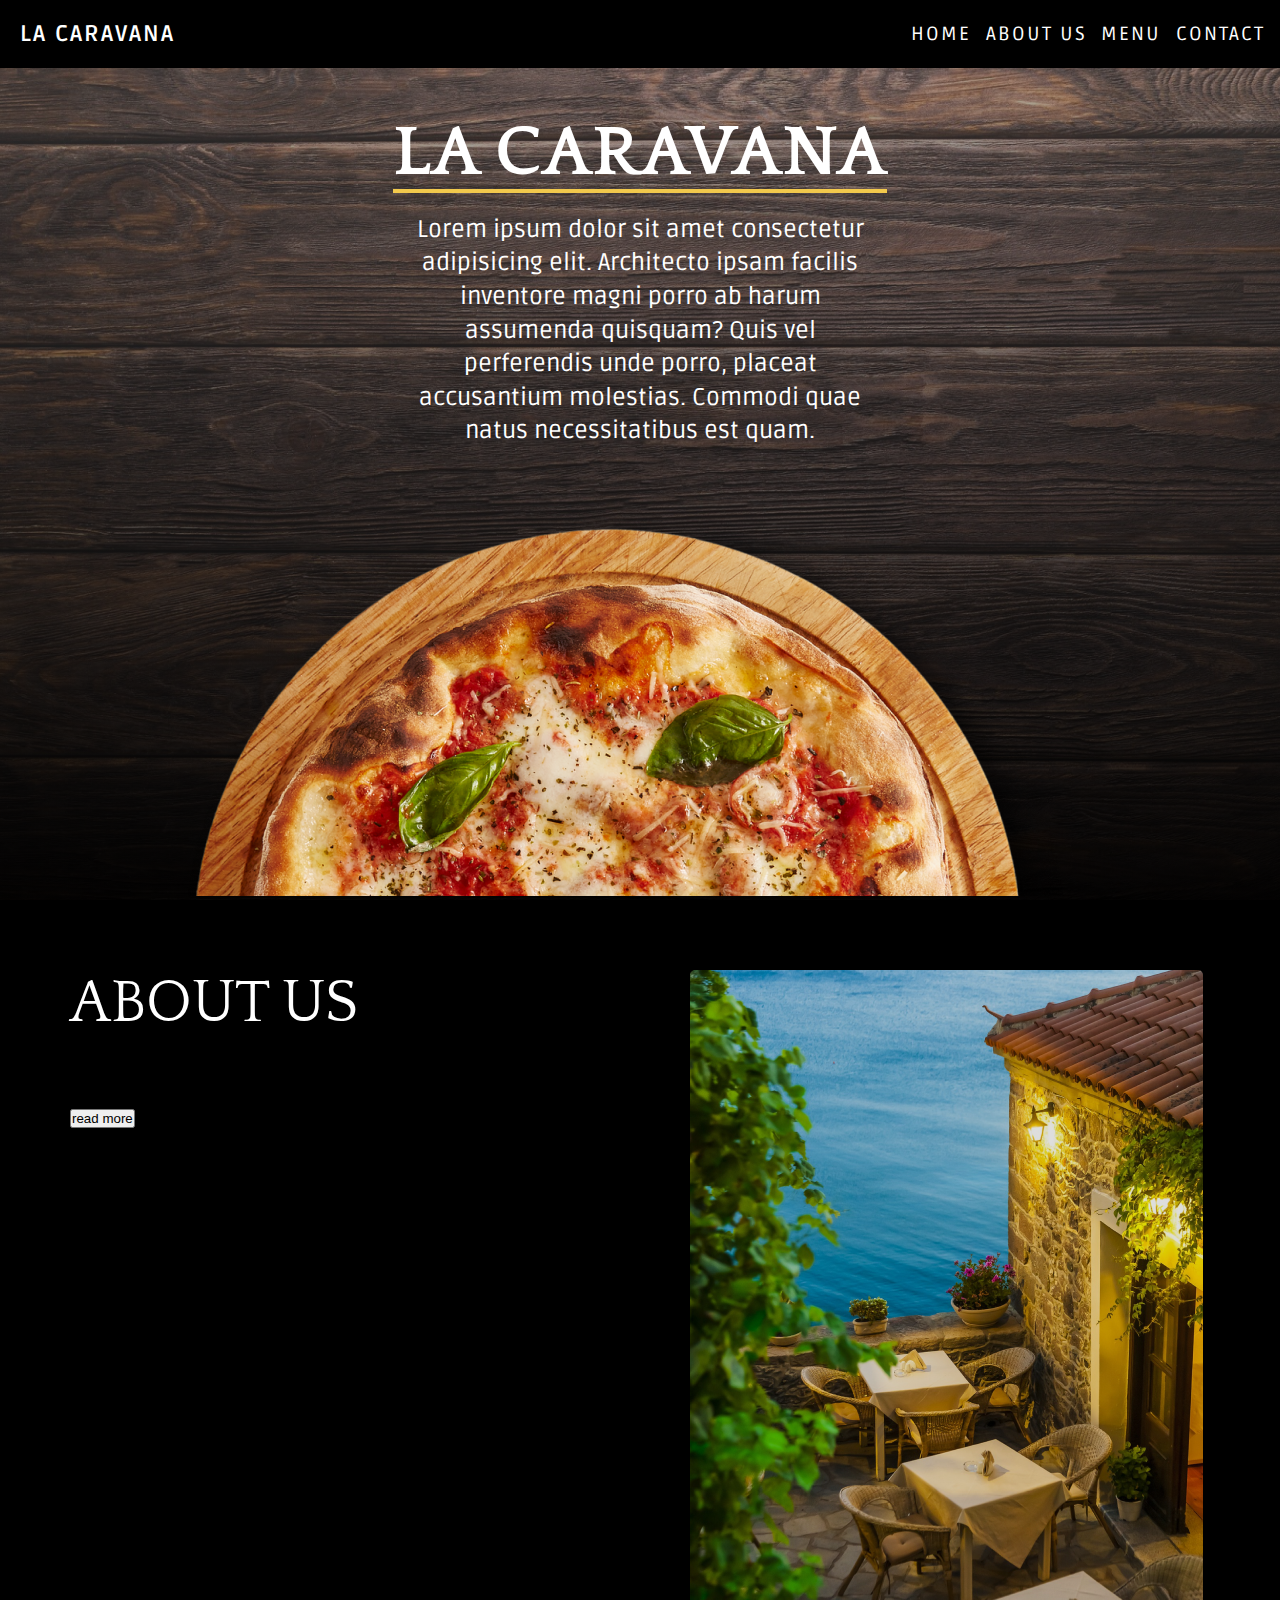
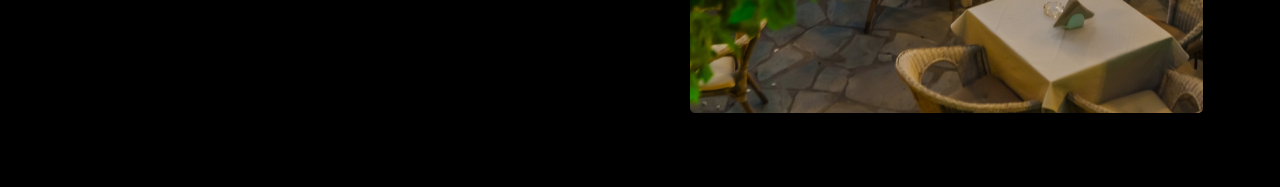
==== src/main/resources/templates/index.html @ e5a8f427 "style for index.html" ====
<!DOCTYPE html>
<html lang="en">
<head>
    <meta charset="UTF-8">
    <meta http-equiv="X-UA-Compatible" content="IE=edge">
    <meta name="viewport" content="width=device-width, initial-scale=1.0">
    <link rel="stylesheet" href="/src/main/resources/static/css/style.css">

    <link rel="apple-touch-icon" sizes="180x180" href="/src/main/resources/static/img/apple-touch-icon.png">
    <link rel="icon" type="image/png" sizes="32x32" href="/src/main/resources/static/img/favicon-32x32.png">
    <link rel="icon" type="image/png" sizes="16x16" href="/src/main/resources/static/img/favicon-16x16.png">
    <link rel="manifest" href="/src/main/resources/static/img/site.webmanifest">

    <link rel="preconnect" href="https://fonts.googleapis.com">
    <link rel="preconnect" href="https://fonts.gstatic.com" crossorigin>
    <link href="https://fonts.googleapis.com/css2?family=Quattrocento:wght@400;700&family=Ruda:wght@400;500;700;900&display=swap" rel="stylesheet">

    <title>Pizza Shop</title>
</head>
<body>
<header id="header">
    <h3>la caravana</h3>
    <nav id="nav">
        <ul>
            <li><a href="#">Home</a></li>
            <li><a href="#">About us</a></li>
            <li><a href="#">Menu</a></li>
            <li><a href="#">Contact</a></li>
        </ul>
    </nav>
</header>

<section class="main">
    <div class="title">
        <h1>la caravana</h1>
        <p>Lorem ipsum dolor sit amet consectetur adipisicing elit. Architecto ipsam facilis inventore magni porro ab harum assumenda quisquam?
            Quis vel perferendis unde porro, placeat accusantium molestias. Commodi quae natus necessitatibus est quam.</p>
    </div>
    <div class="pizza">
        <img src="/src/main/resources/static/img/pizza-3000285_1920 1.png" alt="">
    </div>
</section>

<section class="aboutUs">
    <div class="aboutUsText">
        <h4>about us</h4>
        <p>Lorem ipsum dolor sit amet consectetur adipisicing elit. Aliquam nemo repudiandae voluptates debitis eos deserunt,
            aspernatur excepturi quos unde repellendus laboriosam, recusandae suscipit illum non enim quaerat libero adipisci! Vel!</p>
        <input type="button" value="read more">
    </div>
    <div class="aboutUsImg">
        <img src="/src/main/resources/static/img/restaurant-5521372_1920 1.png" alt="">
    </div>
</section>
</body>
</html>
---- src/main/resources/static/css/style.css ----
/* font-family: 'Quattrocento', serif;
font-family: 'Ruda', sans-serif; */
:root{
    --bg-color:#000000;
    --white-txt:#FFFFFF;
    --yelow-txt:#F2C94C;
}

*{
    box-sizing: border-box;
    padding: 0;
    margin: 0;
}

#header{
    font-family: 'Ruda', sans-serif;
    display: flex;
    justify-content: space-between;
    align-items: center;
    font-size: 1.2em;
    position: fixed;
    top: 0;
    text-transform:uppercase;
    letter-spacing: 2px;
    width: 100%;
    background-color: var(--bg-color);
    padding: 20px 0;
}

#header h3{
    color: var(--white-txt);
    margin-left: 20px;
}

#nav{
    width: 30%;
}

#header #nav ul{
    width: 100%;
    display: flex;
    justify-content: space-evenly;
    align-items: center;
    list-style: none;
}

#header #nav ul a{
    color: var(--white-txt);
    text-decoration: none;
    transition: 0.03s;
}

#header #nav ul a:hover{
    color: #F2C94C;
}

.main{
    width: 100%;
    background-position: center;
    background-size: cover;
    background-repeat: no-repeat;
    background-image: linear-gradient(0deg, rgba(0,0,0,0.9037815809917717) 0%, rgba(101,101,101,0.43879558659401263) 100%), url(/src/main/resources/static/img/wood-2045380_1920\ 1.png);
    height: 100vh;
    display: flex;
    flex-direction: column;
    justify-content: flex-end;
    align-items: center;
    text-align: center;
}

.main .title{
    color: var(--white-txt);
    display: flex;
    flex-direction: column;
    align-items: center;
    justify-content: space-around;
}

.main .title h1{
    font-family: 'Quattrocento', serif;
    text-transform: uppercase;
    font-size: 4.5em;
    margin-bottom: 20px;
    position: relative;
}

.main .title h1::after{
    content: "";
    position: absolute;
    bottom: 0;
    left: 0;
    width: 100%;
    height: 4px;
    background-color: var(--yelow-txt);
}

.main .title p{
    font-family: 'Ruda', sans-serif;
    font-size: 1.5em;
    width: 35%;
    line-height: 1.4;
    color: var(--white-txt);
}

.aboutUs{
	display: grid;
	grid-template-columns: 1fr 1fr;
	grid-gap: 100px;
	padding: 70px;
	background-color: var(--bg-color);
}

.aboutUsText h4{
    font-family: 'Quattrocento', sans-serif;
    color: var(--white-txt);
    font-size: 3.75em;
    text-transform: uppercase;
    font-weight: 400;
}
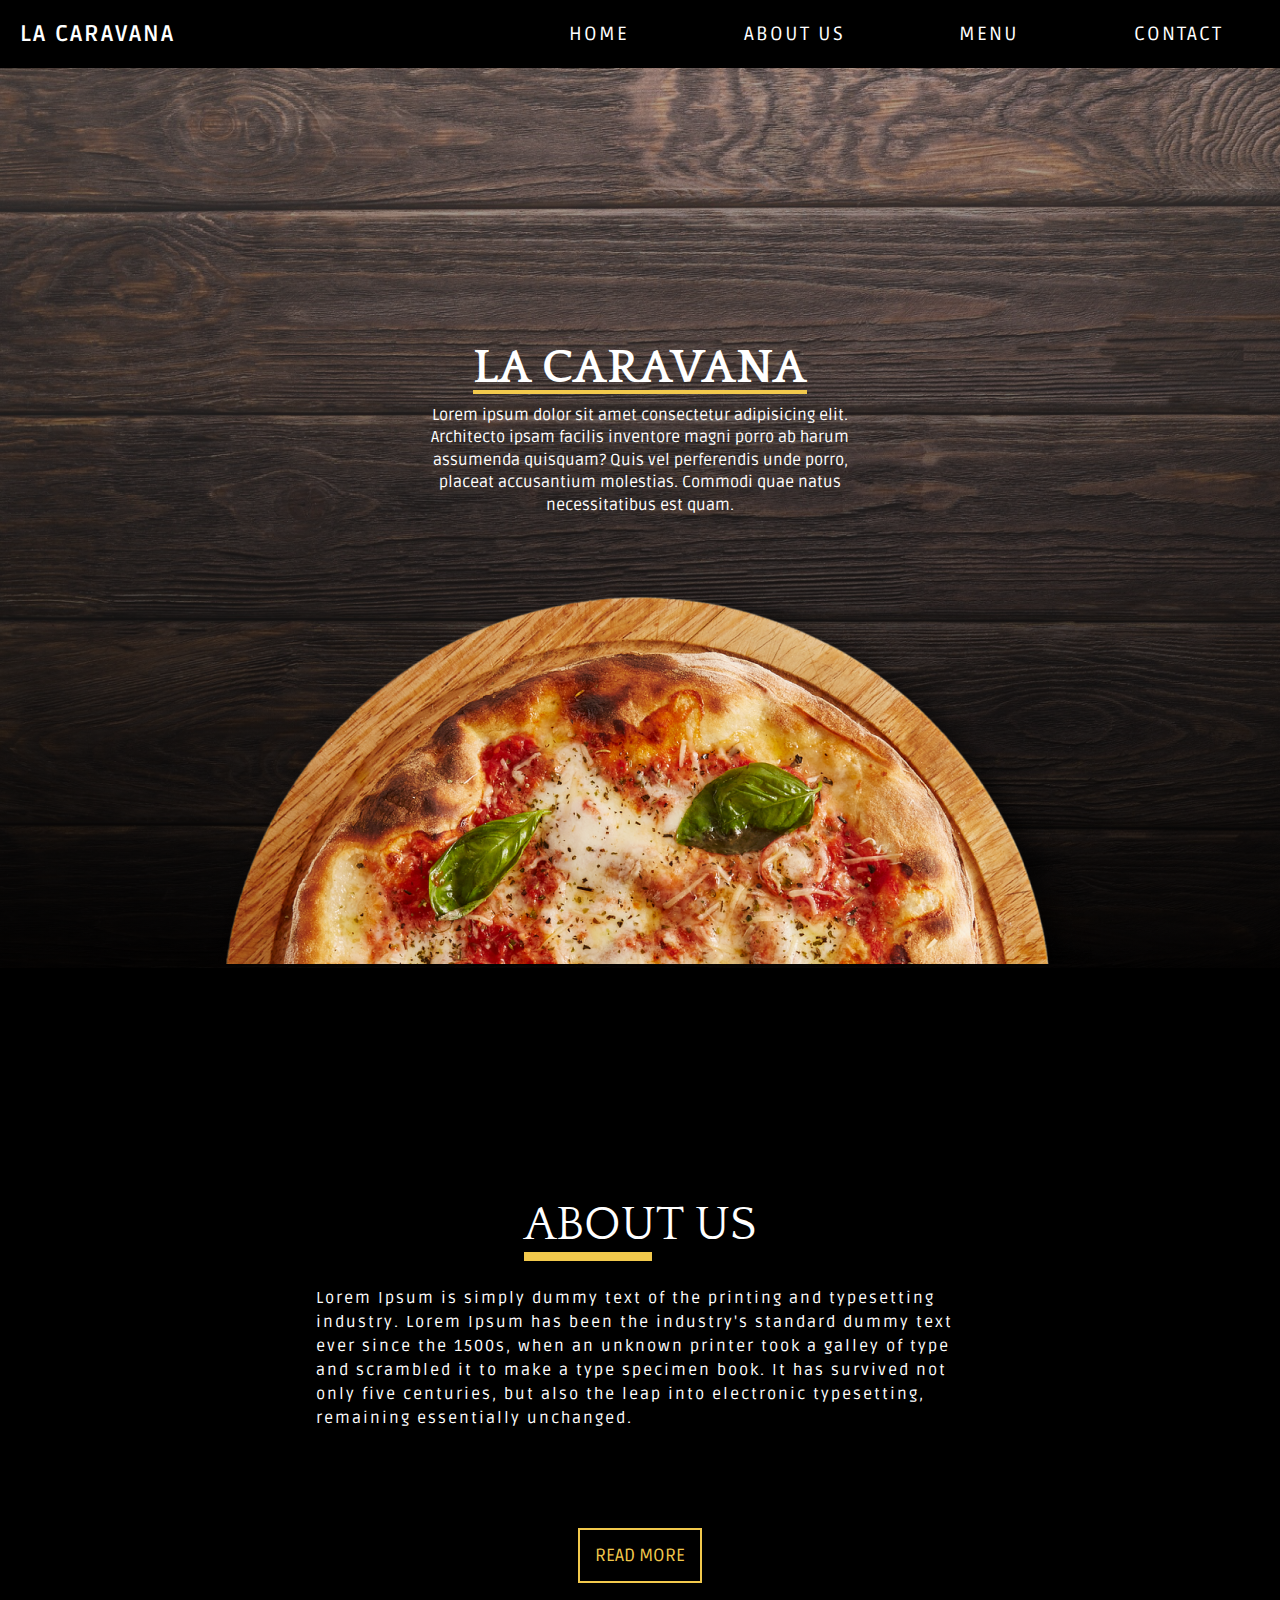
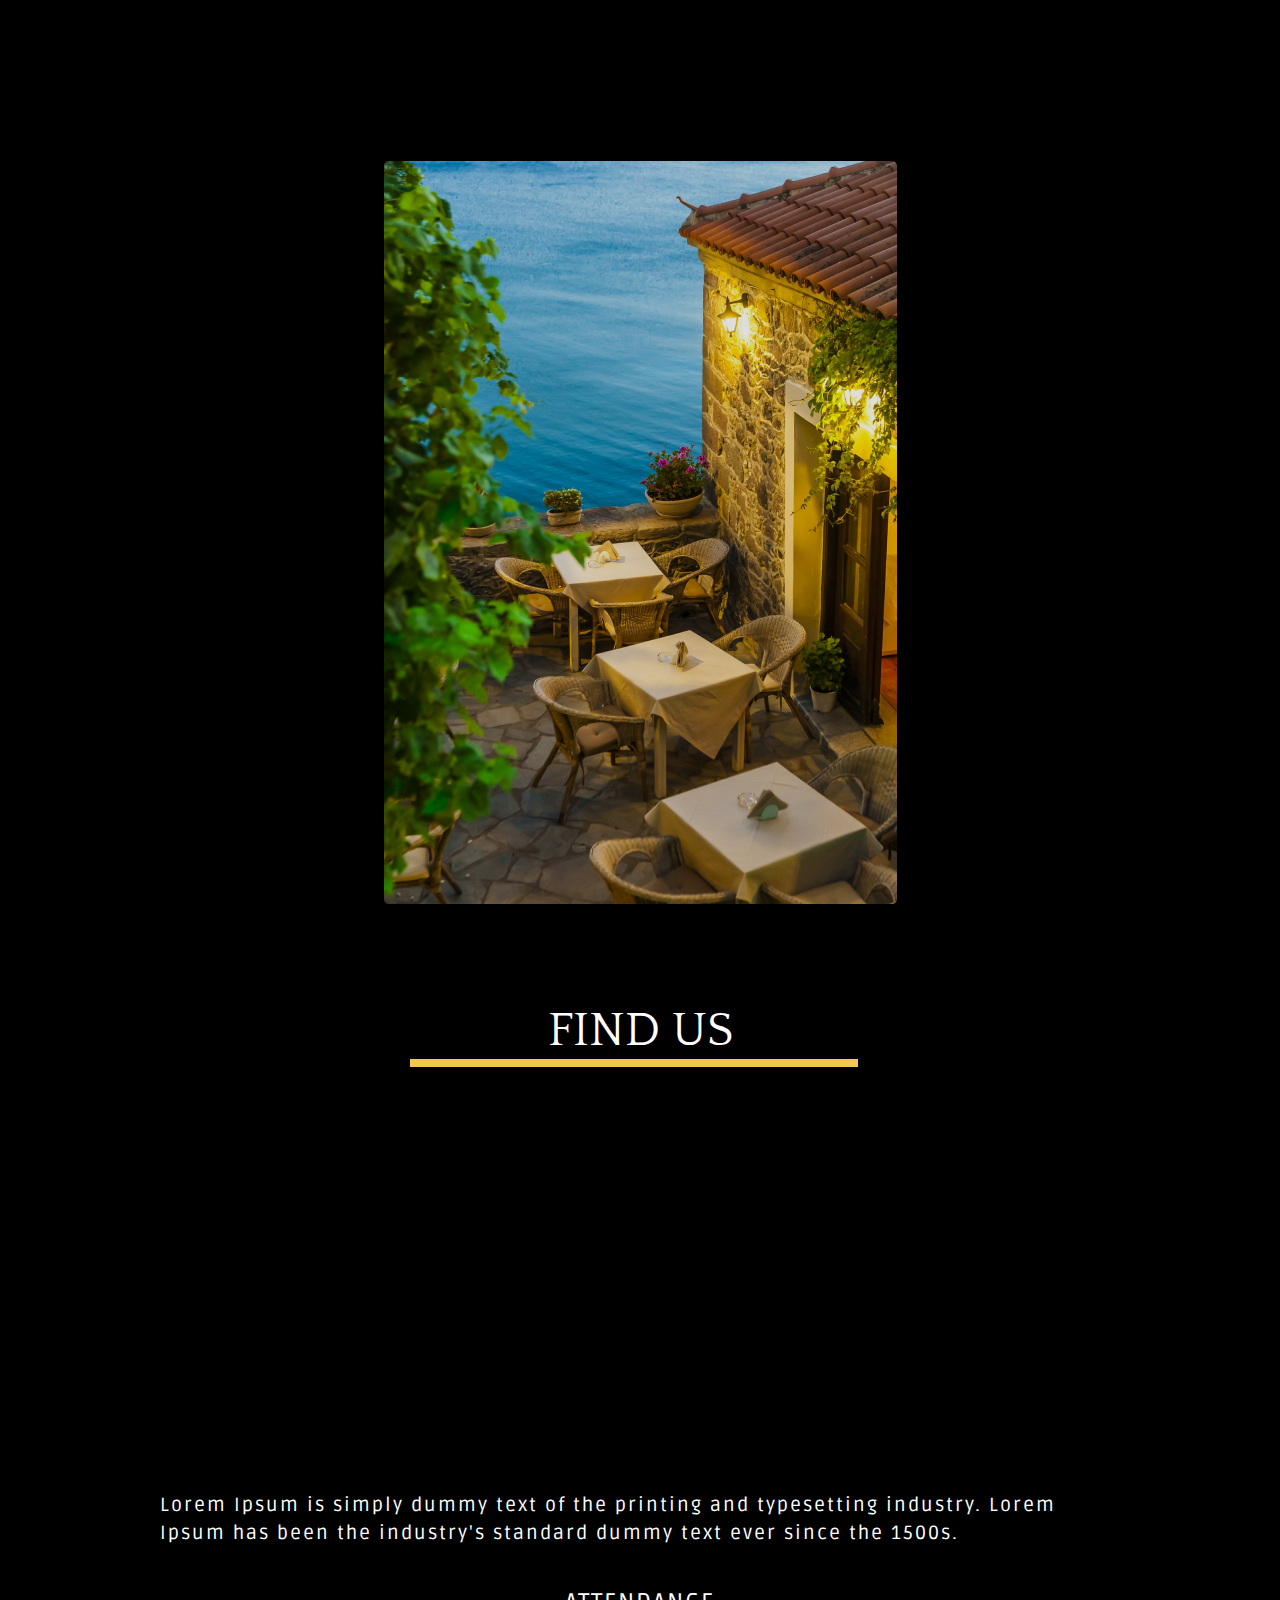
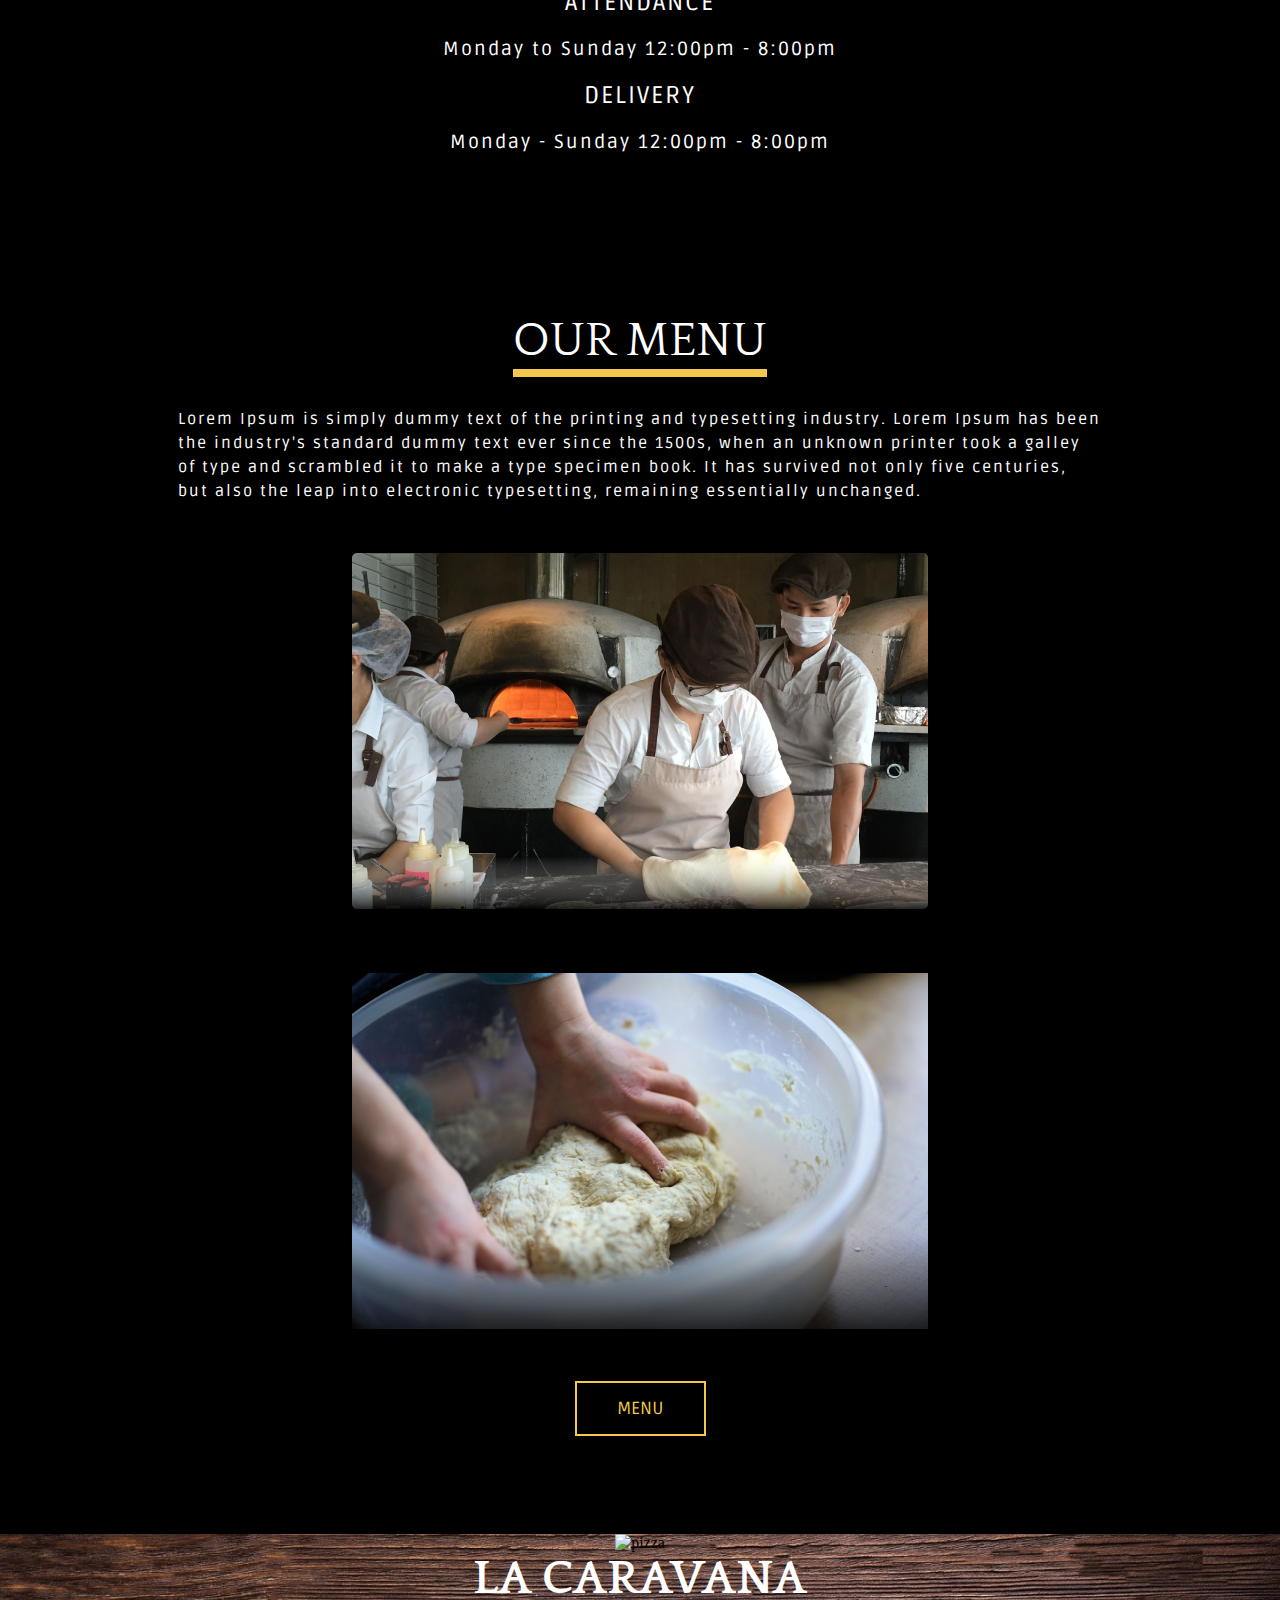
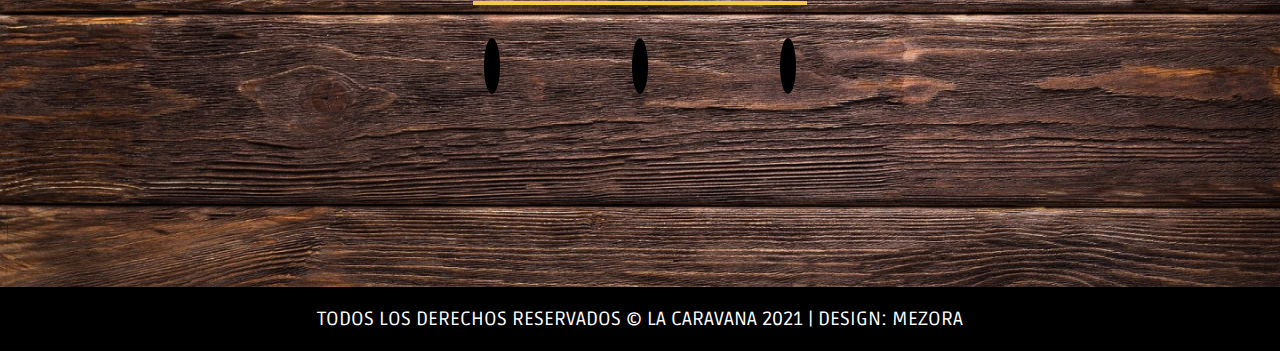
==== commit 67f6bca3: "responsive navbar mobile" ====
--- a/src/main/resources/templates/index.html
+++ b/src/main/resources/templates/index.html
@@ -4,6 +4,7 @@
     <meta charset="UTF-8">
     <meta http-equiv="X-UA-Compatible" content="IE=edge">
     <meta name="viewport" content="width=device-width, initial-scale=1.0">
+    <link rel="stylesheet" href="/src/main/resources/static/css/normalize.css">
     <link rel="stylesheet" href="/src/main/resources/static/css/style.css">
 
     <link rel="apple-touch-icon" sizes="180x180" href="/src/main/resources/static/img/apple-touch-icon.png">
@@ -20,14 +21,18 @@
 <body>
 <header id="header">
     <h3>la caravana</h3>
-    <nav id="nav">
-        <ul>
+    <nav class="nav">
+        <ul id="navbar" >
             <li><a href="#">Home</a></li>
             <li><a href="#">About us</a></li>
             <li><a href="#">Menu</a></li>
             <li><a href="#">Contact</a></li>
+            <a id="close"><ion-icon class="iconNav" name="close-outline"></ion-icon></a></li>
         </ul>
     </nav>
+    <div class="navbarMobile" >
+        <ion-icon id="bar" class="iconNav" name="menu-outline"></ion-icon>
+    </div>
 </header>
 
 <section class="main">
@@ -37,20 +42,81 @@
             Quis vel perferendis unde porro, placeat accusantium molestias. Commodi quae natus necessitatibus est quam.</p>
     </div>
     <div class="pizza">
-        <img src="/src/main/resources/static/img/pizza-3000285_1920 1.png" alt="">
+        <img class="pizzaMain" src="/src/main/resources/static/img/pizza-3000285_1920 1.png" alt="">
     </div>
 </section>
 
 <section class="aboutUs">
+    <div class="aboutBox">
     <div class="aboutUsText">
         <h4>about us</h4>
-        <p>Lorem ipsum dolor sit amet consectetur adipisicing elit. Aliquam nemo repudiandae voluptates debitis eos deserunt,
-            aspernatur excepturi quos unde repellendus laboriosam, recusandae suscipit illum non enim quaerat libero adipisci! Vel!</p>
+        <p>Lorem Ipsum is simply dummy text of the printing and typesetting industry. Lorem Ipsum has been the industry's standard dummy text ever since the 1500s, when an unknown printer took a galley of type and scrambled it to make a type specimen book. 
+            It has survived not only five centuries, but also the leap into electronic typesetting, remaining essentially unchanged.</p>
         <input type="button" value="read more">
     </div>
     <div class="aboutUsImg">
         <img src="/src/main/resources/static/img/restaurant-5521372_1920 1.png" alt="">
     </div>
+    </div>
 </section>
+
+<section class="findUs">
+    <div class="findBox">
+    <h4>find us</h4>
+    <div class="boxContainer">
+        <div class="box boxMap">
+            <iframe src="https://www.google.com/maps/embed?pb=!1m18!1m12!1m3!1d6290.230304341636!2d-57.580739530224605!3d-37.974441899999995!2m3!1f0!2f0!3f0!3m2!1i1024!2i768!4f13.1!3m3!1m2!1s0x9584d96b89637c0b%3A0xfc60563c48509113!2sPizzer%C3%ADa%20Eden!5e0!3m2!1ses!2sar!4v1658442683839!5m2!1ses!2sar" style="border:0;" allowfullscreen="" loading="lazy" referrerpolicy="no-referrer-when-downgrade"></iframe>
+        </div>
+        <div class="box boxTxt">
+            <p>Lorem Ipsum is simply dummy text of the printing and typesetting industry. Lorem Ipsum has been the industry's standard dummy text ever since the 1500s.</p>
+            <h4>attendance</h4>
+            <h5>Monday to Sunday  12:00pm - 8:00pm</h5>
+            <h4>delivery</h4>
+            <h5>Monday - Sunday  12:00pm - 8:00pm</>
+        </div>
+    </div>
+</div>
+</section>
+
+<section class="ourMenu">
+    <div class="menuBox">
+        <h4>our menu</h4>
+        <p>Lorem Ipsum is simply dummy text of the printing and typesetting industry. Lorem Ipsum has been the industry's standard dummy text ever since the 1500s, when an unknown printer took a galley of type and scrambled it to make a type specimen book. 
+            It has survived not only five centuries, but also the leap into electronic typesetting, remaining essentially unchanged.</p>
+        <div class="containerImgMenu">
+            <div class="boxMenu">
+                <img src="/src/main/resources/static/img/pizza-4687558_1920 1.png" alt="pizza">
+            </div>
+            <div class="boxMenu">
+                <img src="/src/main/resources/static/img/dough-3082589_1920 1.png" alt="massa">
+            </div>
+        </div>
+        <div class="menuButton">
+            <input type="button" value="menu">
+        </div>
+    </div>
+</section>
+
+<section class="footer">
+    <div class="pizzaFooter">
+        <img src="/src/main/resources/static/img/pizza-3000285_1920 2.png" alt="pizza">
+    </div>
+    <h2>la caravana</h2>
+    <div class="socialMedia">
+        <ul>
+            <li><a href="#"><ion-icon class="icon" name="logo-instagram"></ion-icon></a></li>
+            <li><a href="#"><ion-icon class="icon" name="logo-facebook"></ion-icon></a></li>
+            <li><a href="#"><ion-icon class="icon" name="logo-whatsapp"></ion-icon></a></li>
+        </ul>
+    </div>
+</section>
+
+<section class="copyright">
+    <p>TODOS LOS DERECHOS RESERVADOS © LA CARAVANA 2021 | DESIGN: MEZORA</p>
+</section>
+
+<script type="module" src="https://unpkg.com/ionicons@5.5.2/dist/ionicons/ionicons.esm.js"></script>
+<script nomodule src="https://unpkg.com/ionicons@5.5.2/dist/ionicons/ionicons.js"></script>
+<script src="/src/main/resources/static/js/bar.js"></script>
 </body>
 </html>--- a/src/main/resources/static/css/style.css
+++ b/src/main/resources/static/css/style.css
@@ -12,6 +12,10 @@
     margin: 0;
 }
 
+body {
+    overflow-x: hidden;
+}
+
 #header{
     font-family: 'Ruda', sans-serif;
     display: flex;
@@ -25,6 +29,7 @@
     width: 100%;
     background-color: var(--bg-color);
     padding: 20px 0;
+    z-index: 5;
 }
 
 #header h3{
@@ -32,11 +37,19 @@
     margin-left: 20px;
 }
 
-#nav{
+.nav{
     width: 30%;
 }
 
-#header #nav ul{
+#close{
+    display: none;
+}
+
+.navbarMobile{
+    display: none;
+}
+
+#header .nav ul{
     width: 100%;
     display: flex;
     justify-content: space-evenly;
@@ -44,13 +57,13 @@
     list-style: none;
 }
 
-#header #nav ul a{
+#header .nav ul a{
     color: var(--white-txt);
     text-decoration: none;
     transition: 0.03s;
 }
 
-#header #nav ul a:hover{
+#header .nav ul a:hover{
     color: #F2C94C;
 }
 
@@ -103,11 +116,16 @@
 }
 
 .aboutUs{
-	display: grid;
+	padding: 150px;
+	background-color: var(--bg-color);
+    display: flex;
+    justify-content: center;
+}
+
+.aboutBox{
+    width: 85%;
+    display: grid;
 	grid-template-columns: 1fr 1fr;
-	grid-gap: 100px;
-	padding: 70px;
-	background-color: var(--bg-color);
 }
 
 .aboutUsText h4{
@@ -116,4 +134,471 @@
     font-size: 3.75em;
     text-transform: uppercase;
     font-weight: 400;
-}
+    position: relative;
+    margin-bottom: 35px;
+}
+
+.aboutUsText h4::after{
+    content: "";
+    width: 55%;
+    height: 9px;
+    background-color: var(--yelow-txt);
+    position: absolute;
+    bottom: -10px;
+    left: 0;
+}
+
+.aboutUsText p{
+    font-size: 1.5em;
+    font-family: 'Ruda',sans-serif;
+    color: var(--white-txt);
+    line-height: 1.5;
+    letter-spacing: 2px;
+    width: 55%;
+}
+
+.aboutUsText input[type="button"]{
+    padding: 15px;
+    margin-top: 100px;
+    font-family: 'Ruda',sans-serif;
+    font-size: 1.1em;
+    text-transform: uppercase;
+    color: var(--yelow-txt);
+    background-color: transparent;
+    outline: 2px solid var(--yelow-txt);
+    border: none;
+    cursor: pointer;
+    transition: 0.3s;
+}
+
+.aboutUsText input[type="button"]:hover{
+    background-color: var(--yelow-txt);
+    color: var(--bg-color);
+}
+
+.aboutUsImg{
+    display: flex;
+    justify-content: center;
+    align-items: center;
+    width: 100%;
+}
+
+.findUs{
+    width: 100%;
+    background-color: var(--bg-color);
+    display: flex;
+    justify-content: center;
+    align-items: center;
+}
+
+.findBox{
+    width: 85%;
+}
+
+.findBox > h4{
+    font-family: 'Quattrocento', sans-serif;
+    font-size: 3.75em;
+    text-transform: uppercase;
+    text-align: center;
+    color: var(--white-txt);
+    font-weight: 400;
+    position: relative;
+}
+
+.findBox > h4::after{
+    content: "";
+    position: absolute;
+    bottom: -10px;
+    left: 32%;
+    width: 35%;
+    height: 8px;
+    background-color: var(--yelow-txt);
+}
+
+.boxContainer{
+    display: grid;
+    grid-template-columns: 1fr 1fr;
+    grid-gap: 10px;
+    margin-top: 20px;
+}
+
+.box{
+    padding: 40px;
+    color: var(--white-txt);
+    font-family: 'Ruda',sans-serif;
+    font-size: 1.5em;
+}
+
+.box > p {
+    line-height: 1.5;
+    width: 80%;
+    letter-spacing: 2px;
+    margin-bottom: 40px;
+}
+
+.box > h4{
+    text-transform: uppercase;
+    margin-bottom: 20px;
+    letter-spacing: 2px;
+    font-weight: 400;
+}
+
+.box > h5{
+    margin-bottom: 40px;
+    font-weight: 400;
+    letter-spacing: 2px;
+}
+
+.box iframe{
+    width: 100%;
+    height: 100%;
+}
+
+.boxMap{
+    padding: 60px;
+}
+
+.boxTxt{
+    margin: 100px 0;
+}
+
+.ourMenu{
+    width: 100%;
+    background-color: var(--bg-color);
+    display: flex;
+    justify-content: center;
+    align-items: center;
+}
+
+.menuBox{
+    padding: 100px 0;
+    width: 85%;
+    display: flex;
+    flex-direction: column;
+    justify-content: center;
+    align-items: center;
+}
+
+.menuBox > h4{
+    font-family: 'Quattrocento', sans-serif;
+    font-size: 3.75em;
+    text-transform: uppercase;
+    text-align: center;
+    color: var(--white-txt);
+    font-weight: 400;
+    position: relative;
+    margin-bottom: 40px;
+}
+
+.menuBox > h4::after {
+	content: "";
+	position: absolute;
+	bottom: -10px;
+	left: 32%;
+	width: 35%;
+	height: 8px;
+	background-color: var(--yelow-txt);
+}
+
+.menuBox > p{
+    font-family: 'Ruda', sans-serif;
+    font-size: 1.5em;
+    color: var(--white-txt);
+    width: 85%;
+}
+
+.menuButton{
+    display: flex;
+    justify-content: center;
+    align-items: center;
+}
+
+.menuButton > input[type="button"] {
+	padding: 15px 40px;
+	margin-top: 50px;
+	font-family: 'Ruda',sans-serif;
+	font-size: 1.1em;
+	text-transform: uppercase;
+	color: var(--yelow-txt);
+	background-color: transparent;
+	outline: 2px solid var(--yelow-txt);
+	border: none;
+	cursor: pointer;
+	transition: 0.3s;
+}
+
+.menuButton > input[type="button"]:hover{
+        background-color: var(--yelow-txt);
+        color: var(--bg-color);
+}
+
+.containerImgMenu{
+    display: flex;
+    justify-content: center;
+    align-items: center;
+    gap: 40px;
+    margin-top: 50px;
+}
+
+.footer{
+    width: 100%;
+    background-image: url(/src/main/resources/static/img/wood-2045380_1920\ 1.png);
+    background-position: center;
+    background-size: cover;
+    background-repeat: no-repeat;
+    display: flex;
+    justify-content: center;
+    align-items: center;
+    text-align: center;
+    flex-direction: column;
+}
+
+.pizzaFooter{
+    display: flex;
+    justify-content: center;
+    align-items: center;
+}
+
+.footer > h2{
+        font-family: 'Quattrocento', serif;
+        text-transform: uppercase;
+        font-size: 4.5em;
+        margin-bottom: 40px;
+        position: relative;
+        color: var(--white-txt);
+}
+
+.footer > h2::after {
+	content: "";
+	position: absolute;
+	bottom: 0;
+	left: 0;
+	width: 100%;
+	height: 4px;
+	background-color: var(--yelow-txt);
+}
+
+.socialMedia{
+    display: flex;
+    justify-content: center;
+    align-items: center;
+    width: 100%;
+    margin-bottom: 200px;
+}
+
+.socialMedia ul{
+    list-style: none;
+    display: flex;
+    width: 20%;
+    justify-content: space-evenly;
+}
+
+.socialMedia ul a{
+    text-decoration: none;
+}
+
+.icon {
+	font-size: 48px;
+    color: var(--white-txt);
+    background-color: var(--bg-color);
+    padding: 10px;
+    border-radius: 50%;
+}
+
+.copyright{
+    padding: 20px 0;
+    background-color: var(--bg-color);
+}
+
+.copyright > p{
+    color: var(--white-txt);
+    font-size: 1.5em;
+    font-family: 'Ruda', sans-serif;
+    text-align: center;
+}
+
+@media (min-width:600px) and (max-width:1400px) {
+    #header {
+        position: relative;
+    }
+    .nav {
+        width: 60%;
+    }
+    #header .nav ul {
+        justify-content: space-around;
+    }
+    .main .title h1 {
+        font-size: 3em;
+        margin-bottom: 10px;
+    }
+    .main .title p {
+        font-size: 1em;
+        width: 35%;
+    }
+    .pizza {
+        position: relative;
+    }
+    .pizzaMain{
+        position: relative;
+        left: 30px;
+    }
+    .aboutUs {
+        padding: 50px;
+    }
+    .aboutBox {
+        width: 100%;
+        grid-template-columns: 1fr;
+        grid-template-rows: 1fr 1fr;
+    }
+    .aboutUsText {
+        display: flex;
+        flex-direction: column;
+        justify-content: center;
+        align-items: center;
+    }
+    .aboutUsText h4 {
+        font-size: 3em;
+        font-weight: 400;
+        position: relative;
+        margin-bottom: 35px;
+    }
+    .aboutUsText p {
+        font-size: 1em;
+    }
+    .findBox > h4 {
+        font-size: 3em;
+    }
+    .findUs {
+        padding-top: 50px;
+    }
+    .findBox {
+        width: 100%;
+    }
+    .boxContainer {
+        grid-template-columns: 1fr;
+        grid-template-rows: 1fr 1fr;
+    }
+    .box iframe {
+        max-width: 800px;
+    }
+    .boxMap {
+        display: flex;
+        width: 100%;
+        justify-content: center;
+        align-items: center;
+    }
+    .boxTxt {
+        margin: 0;
+        display: flex;
+        justify-content: center;
+        flex-direction: column;
+        align-items: center;
+    }
+    .box > p{
+        font-size: 0.8em;
+    }
+    .box > h5 {
+        margin-bottom: 20px;
+        font-size: 0.8em;
+    }
+    .menuBox > h4 {
+        font-size: 3em;
+    }
+    .menuBox > h4::after {
+        left: 0;
+        width: 100%;
+    }
+    .menuBox > p {
+        font-size: 1em;
+        line-height: 1.5;
+        letter-spacing: 2px;
+    }
+    .containerImgMenu {
+        gap: 60px;
+        margin-top: 50px;
+        flex-direction: column;
+    }
+    .footer > h2 {
+        font-size: 3em;
+    }
+    .socialMedia ul {
+        width: 45%;
+        justify-content: space-evenly;
+    }
+    .icon {
+        font-size: 36px;
+        padding: 8px;
+    }
+    .copyright > p {
+        font-size: 1.2em;
+    }
+}
+
+@media (min-width:300px) and (max-width:599px){
+    #header {
+        justify-content: center;
+    }
+    .iconNav{
+        font-size: 24px;
+        cursor: pointer;
+        color: var(--white-txt);
+    }
+    #navbar {
+        flex-direction: column;
+        position: absolute;
+        top: 0;
+        right: -300px;
+        height: 100vh;
+        z-index: 9;
+        width: 40%;
+        max-width: 320px;
+        background-color: #090B0A;
+        box-shadow: 0 40px 60px rgba(0,0, 0, 0.1);
+        padding: 80px 0 0 10px;
+        transition: 0.3s;
+    }
+    #close {
+        position: absolute;
+        top: 30px;
+        left: 30px;
+        color: white;
+        font-size: 24px;
+        cursor: pointer;
+        display: initial;
+    }
+    .nav {
+        width: auto;
+    }
+    #navbar.active{
+        right: 0;
+    }
+    .navbarMobile{
+        display: initial;
+        position: absolute;
+        right: 40px;
+    }
+    #header .nav ul {
+        width: auto;
+        display: flex;
+        justify-content: flex-start;
+        align-items: flex-start;
+        list-style: none;
+    }
+    #navbar li {
+        margin-bottom: 25px;
+    }
+    #navbar li a {
+        display: block;
+        position: relative;
+        padding: 10px;
+        margin: 0 5px;
+    }
+    .iconNav:hover{
+        color: var(--yelow-txt);
+    }
+    #header h3 {
+        margin-left: 0;
+    }
+
+}
+
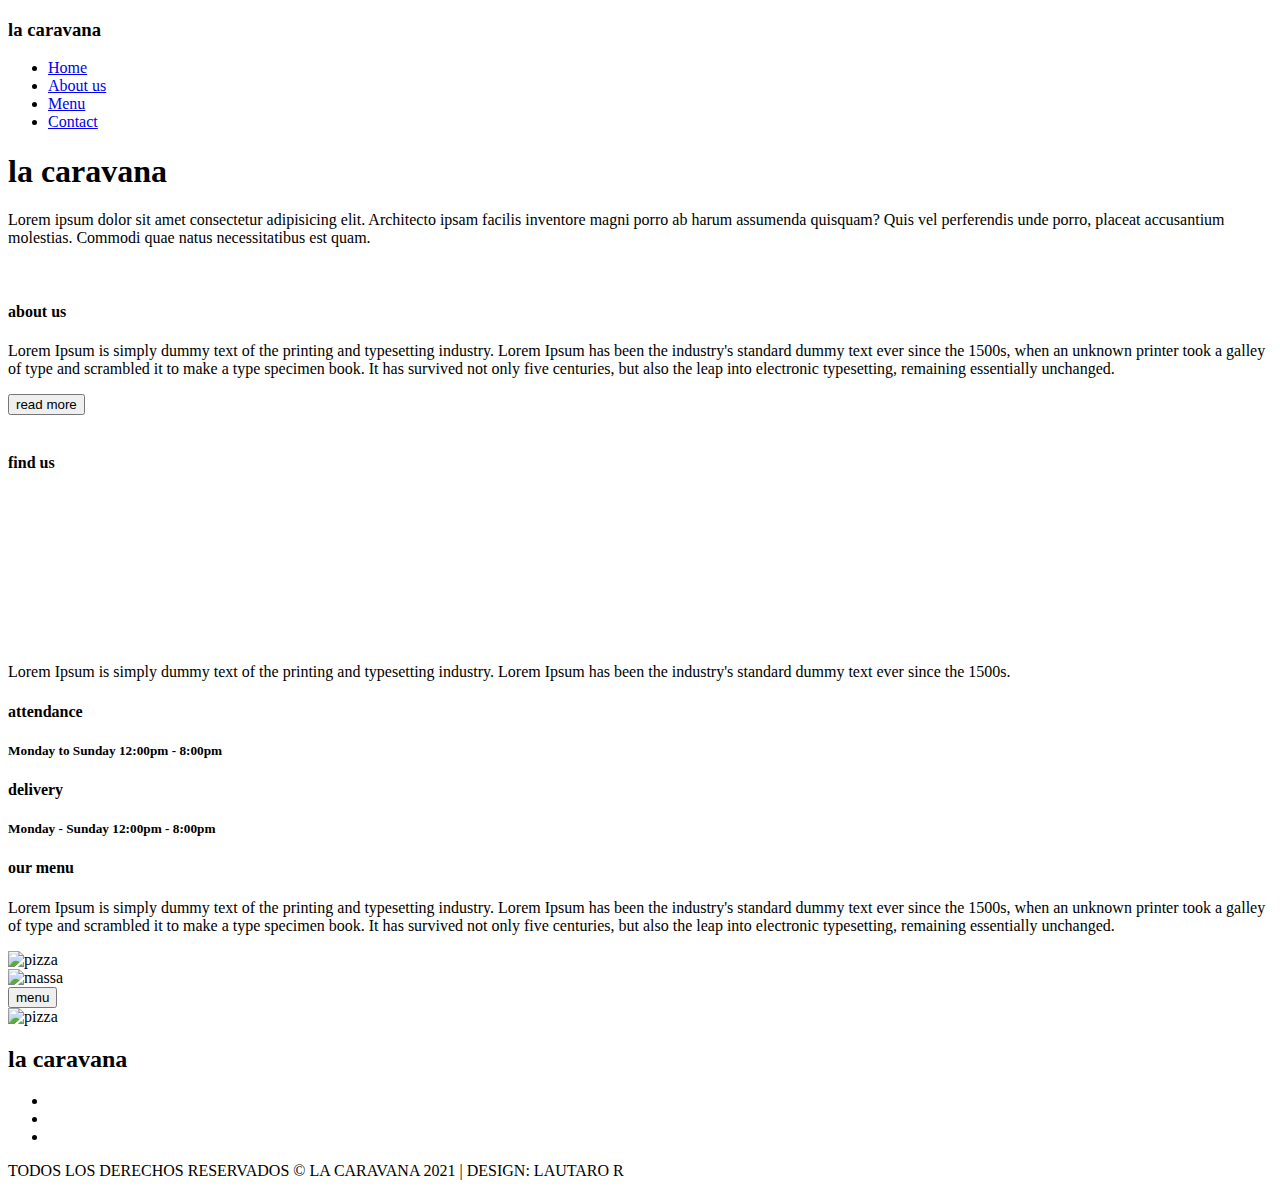
==== commit 73d54a37: "add modifications for style.css" ====
--- a/src/main/resources/templates/index.html
+++ b/src/main/resources/templates/index.html
@@ -3,14 +3,14 @@
 <head>
     <meta charset="UTF-8">
     <meta http-equiv="X-UA-Compatible" content="IE=edge">
-    <meta name="viewport" content="width=device-width, initial-scale=1.0">
-    <link rel="stylesheet" href="/src/main/resources/static/css/normalize.css">
-    <link rel="stylesheet" href="/src/main/resources/static/css/style.css">
+    <meta name="viewport" content="width=device-width, initial-scale=1.0, user-scalable=no" >
+    <link rel="stylesheet" href="/css/normalize.css">
+    <link rel="stylesheet" href="/css/style.css">
 
-    <link rel="apple-touch-icon" sizes="180x180" href="/src/main/resources/static/img/apple-touch-icon.png">
-    <link rel="icon" type="image/png" sizes="32x32" href="/src/main/resources/static/img/favicon-32x32.png">
-    <link rel="icon" type="image/png" sizes="16x16" href="/src/main/resources/static/img/favicon-16x16.png">
-    <link rel="manifest" href="/src/main/resources/static/img/site.webmanifest">
+    <link rel="apple-touch-icon" sizes="180x180" href="/img/apple-touch-icon.png">
+    <link rel="icon" type="image/png" sizes="32x32" href="/img/favicon-32x32.png">
+    <link rel="icon" type="image/png" sizes="16x16" href="/img/favicon-16x16.png">
+    <link rel="manifest" href="/img/site.webmanifest">
 
     <link rel="preconnect" href="https://fonts.googleapis.com">
     <link rel="preconnect" href="https://fonts.gstatic.com" crossorigin>
@@ -42,7 +42,7 @@
             Quis vel perferendis unde porro, placeat accusantium molestias. Commodi quae natus necessitatibus est quam.</p>
     </div>
     <div class="pizza">
-        <img class="pizzaMain" src="/src/main/resources/static/img/pizza-3000285_1920 1.png" alt="">
+        <img class="pizzaMain" src="img/pizza-3000285_1920 1.png" alt="">
     </div>
 </section>
 
@@ -55,7 +55,7 @@
         <input type="button" value="read more">
     </div>
     <div class="aboutUsImg">
-        <img src="/src/main/resources/static/img/restaurant-5521372_1920 1.png" alt="">
+        <img src="/img/restaurant-5521372_1920 1.png" alt="">
     </div>
     </div>
 </section>
@@ -85,10 +85,10 @@
             It has survived not only five centuries, but also the leap into electronic typesetting, remaining essentially unchanged.</p>
         <div class="containerImgMenu">
             <div class="boxMenu">
-                <img src="/src/main/resources/static/img/pizza-4687558_1920 1.png" alt="pizza">
+                <img src="/img/pizza-4687558_1920 1.png" alt="pizza">
             </div>
             <div class="boxMenu">
-                <img src="/src/main/resources/static/img/dough-3082589_1920 1.png" alt="massa">
+                <img src="/img/dough-3082589_1920 1.png" alt="massa">
             </div>
         </div>
         <div class="menuButton">
@@ -99,7 +99,7 @@
 
 <section class="footer">
     <div class="pizzaFooter">
-        <img src="/src/main/resources/static/img/pizza-3000285_1920 2.png" alt="pizza">
+        <img src="/img/pizza-3000285_1920 2.png" alt="pizza">
     </div>
     <h2>la caravana</h2>
     <div class="socialMedia">
@@ -112,11 +112,11 @@
 </section>
 
 <section class="copyright">
-    <p>TODOS LOS DERECHOS RESERVADOS © LA CARAVANA 2021 | DESIGN: MEZORA</p>
+    <p>TODOS LOS DERECHOS RESERVADOS © LA CARAVANA 2021 | DESIGN: LAUTARO R</p>
 </section>
 
 <script type="module" src="https://unpkg.com/ionicons@5.5.2/dist/ionicons/ionicons.esm.js"></script>
 <script nomodule src="https://unpkg.com/ionicons@5.5.2/dist/ionicons/ionicons.js"></script>
-<script src="/src/main/resources/static/js/bar.js"></script>
+<script src="/js/bar.js"></script>
 </body>
 </html>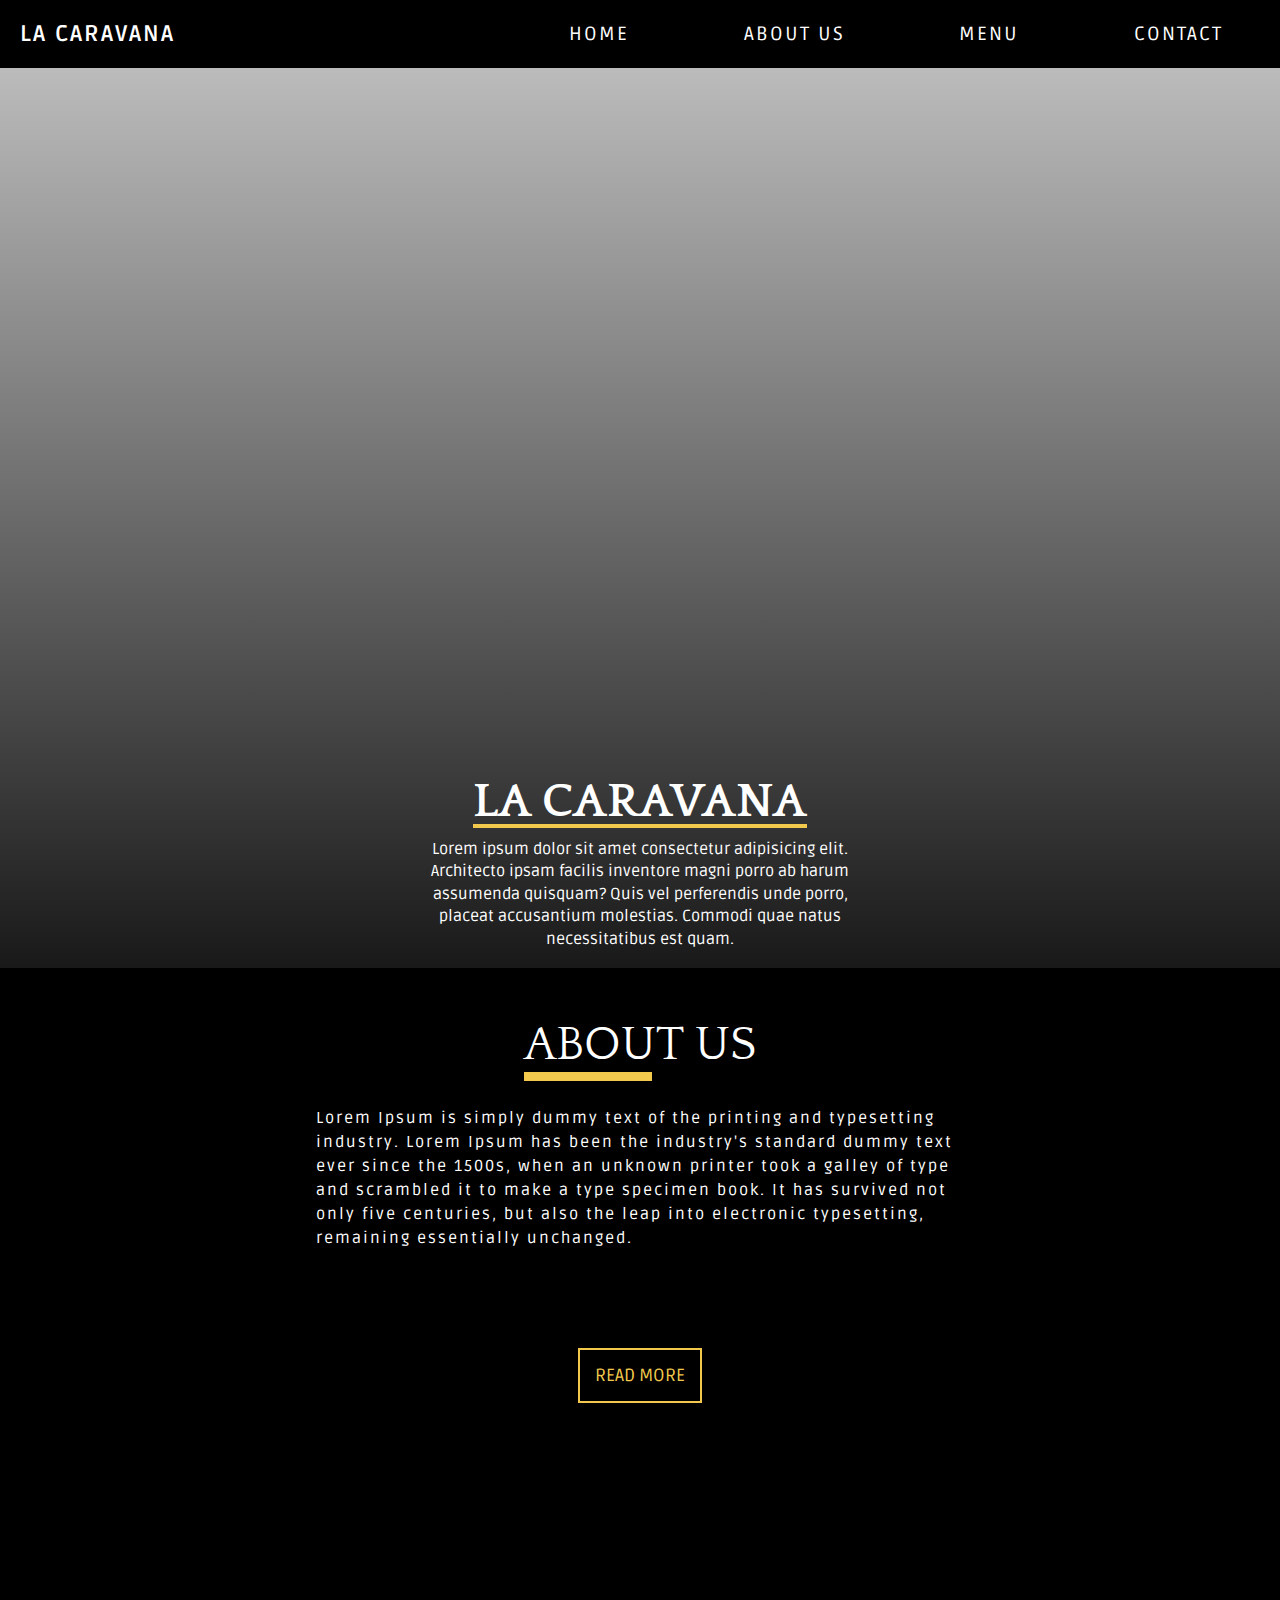
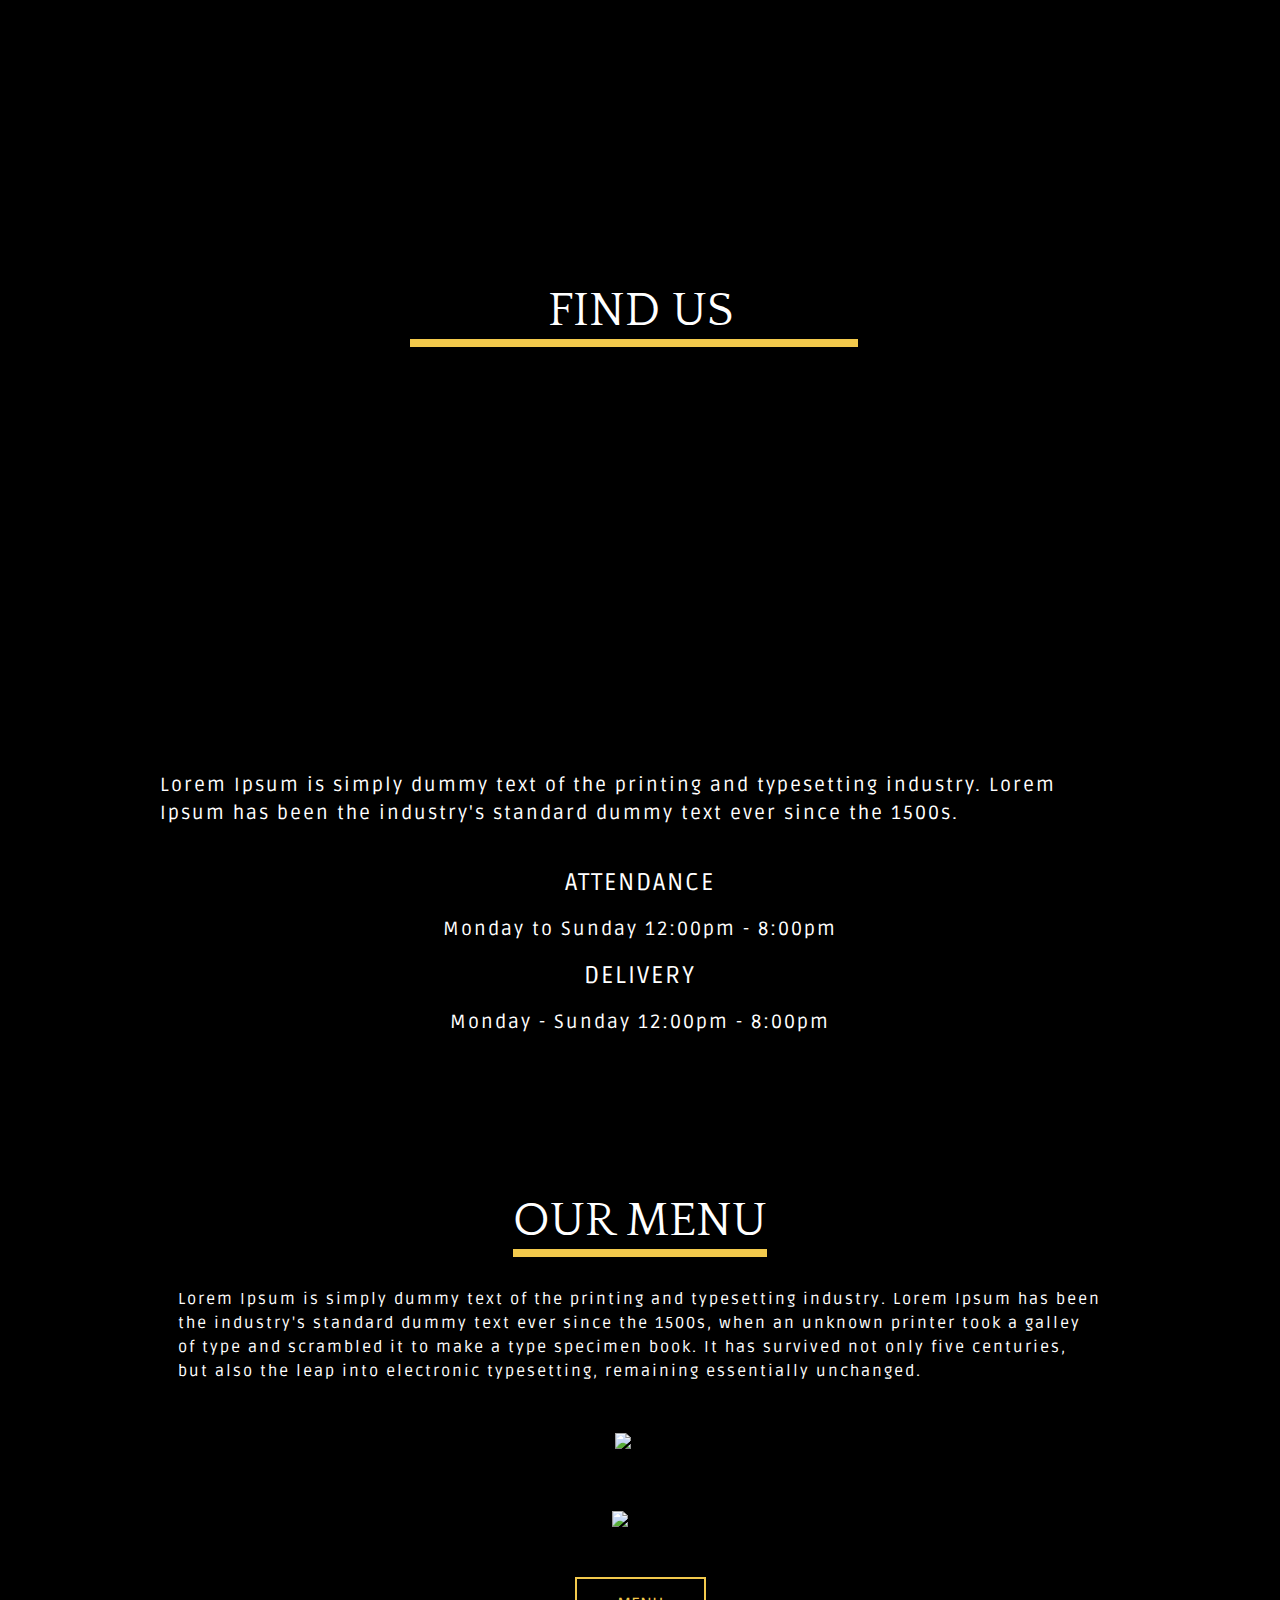
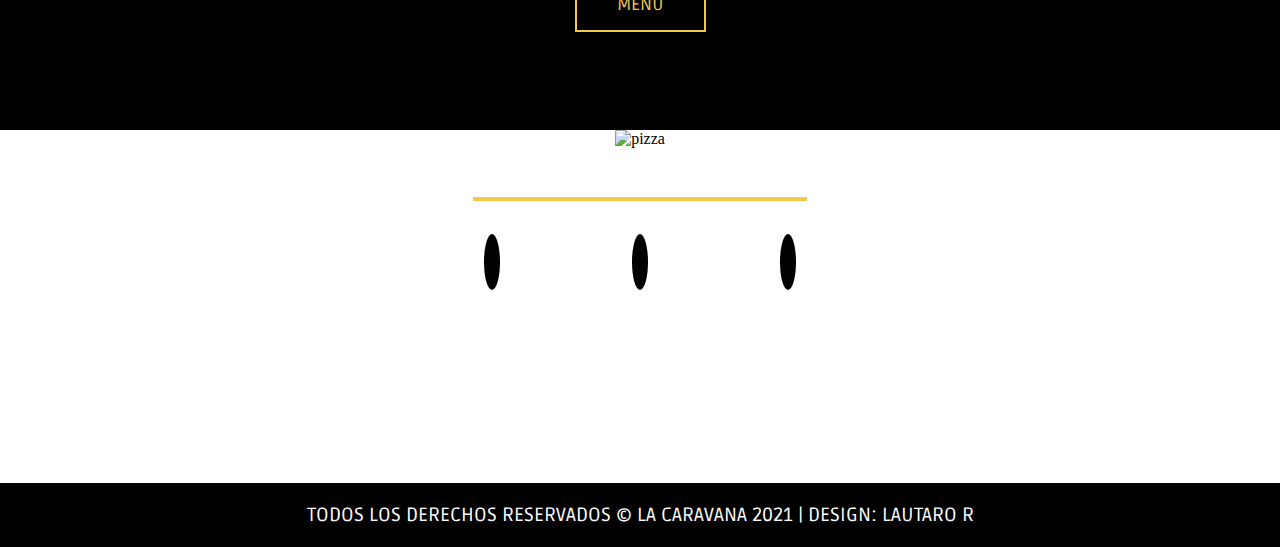
==== commit 0de536e4: "menu page for pc" ====
--- a/src/main/resources/templates/index.html
+++ b/src/main/resources/templates/index.html
@@ -4,13 +4,13 @@
     <meta charset="UTF-8">
     <meta http-equiv="X-UA-Compatible" content="IE=edge">
     <meta name="viewport" content="width=device-width, initial-scale=1.0, user-scalable=no" >
-    <link rel="stylesheet" href="/css/normalize.css">
-    <link rel="stylesheet" href="/css/style.css">
+    <link rel="stylesheet" href="/src/main/resources/static/css/normalize.css">
+    <link rel="stylesheet" href="/src/main/resources/static/css/style.css">
 
-    <link rel="apple-touch-icon" sizes="180x180" href="/img/apple-touch-icon.png">
-    <link rel="icon" type="image/png" sizes="32x32" href="/img/favicon-32x32.png">
-    <link rel="icon" type="image/png" sizes="16x16" href="/img/favicon-16x16.png">
-    <link rel="manifest" href="/img/site.webmanifest">
+    <link rel="apple-touch-icon" sizes="180x180" href="/src/main/resources/static/img/apple-touch-icon.png">
+    <link rel="icon" type="image/png" sizes="32x32" href="/src/main/resources/static/img/favicon-32x32.png">
+    <link rel="icon" type="image/png" sizes="16x16" href="/src/main/resources/static/img/favicon-16x16.png">
+    <link rel="manifest" href="/src/main/resources/static/img/site.webmanifest">
 
     <link rel="preconnect" href="https://fonts.googleapis.com">
     <link rel="preconnect" href="https://fonts.gstatic.com" crossorigin>
--- a/src/main/resources/static/css/style.css
+++ b/src/main/resources/static/css/style.css
@@ -0,0 +1,966 @@
+
+:root{
+    --bg-color:#000000;
+    --white-txt:#FFFFFF;
+    --yelow-txt:#F2C94C;
+}
+
+*{
+    box-sizing: border-box;
+    padding: 0;
+    margin: 0;
+}
+
+body {
+    overflow-x: hidden;
+}
+
+#header{
+    font-family: 'Ruda', sans-serif;
+    display: flex;
+    justify-content: space-between;
+    align-items: center;
+    font-size: 1.2em;
+    position: fixed;
+    top: 0;
+    text-transform:uppercase;
+    letter-spacing: 2px;
+    width: 100%;
+    background-color: var(--bg-color);
+    padding: 20px 0;
+    z-index: 5;
+}
+
+#header h3{
+    color: var(--white-txt);
+    margin-left: 20px;
+}
+
+.nav{
+    width: 30%;
+}
+
+#close{
+    display: none;
+}
+
+.navbarMobile{
+    display: none;
+}
+
+#header .nav ul{
+    width: 100%;
+    display: flex;
+    justify-content: space-evenly;
+    align-items: center;
+    list-style: none;
+}
+
+#header .nav ul a{
+    color: var(--white-txt);
+    text-decoration: none;
+    transition: 0.03s;
+}
+
+#header .nav ul a:hover{
+    color: #F2C94C;
+}
+
+.main{
+    width: 100%;
+    background-position: center;
+    background-size: cover;
+    background-repeat: no-repeat;
+    background-image: linear-gradient(0deg, rgba(0,0,0,0.9037815809917717) 0%, rgba(101,101,101,0.43879558659401263) 100%), url(/img/wood-2045380_1920\ 1.png);
+    height: 100vh;
+    display: flex;
+    flex-direction: column;
+    justify-content: flex-end;
+    align-items: center;
+    text-align: center;
+}
+
+.main .title{
+    color: var(--white-txt);
+    display: flex;
+    flex-direction: column;
+    align-items: center;
+    justify-content: space-around;
+}
+
+.main .title h1{
+    font-family: 'Quattrocento', serif;
+    text-transform: uppercase;
+    font-size: 4.5em;
+    margin-bottom: 20px;
+    position: relative;
+}
+
+.main .title h1::after{
+    content: "";
+    position: absolute;
+    bottom: 0;
+    left: 0;
+    width: 100%;
+    height: 4px;
+    background-color: var(--yelow-txt);
+}
+
+.main .title p{
+    font-family: 'Ruda', sans-serif;
+    font-size: 1.5em;
+    width: 35%;
+    line-height: 1.4;
+    color: var(--white-txt);
+}
+
+.aboutUs{
+	padding: 150px;
+	background-color: var(--bg-color);
+    display: flex;
+    justify-content: center;
+}
+
+.aboutBox{
+    width: 85%;
+    display: grid;
+	grid-template-columns: 1fr 1fr;
+}
+
+.aboutUsText h4{
+    font-family: 'Quattrocento', sans-serif;
+    color: var(--white-txt);
+    font-size: 3.75em;
+    text-transform: uppercase;
+    font-weight: 400;
+    position: relative;
+    margin-bottom: 35px;
+}
+
+.aboutUsText h4::after{
+    content: "";
+    width: 55%;
+    height: 9px;
+    background-color: var(--yelow-txt);
+    position: absolute;
+    bottom: -10px;
+    left: 0;
+}
+
+.aboutUsText p{
+    font-size: 1.5em;
+    font-family: 'Ruda',sans-serif;
+    color: var(--white-txt);
+    line-height: 1.5;
+    letter-spacing: 2px;
+    width: 55%;
+}
+
+.aboutUsText input[type="button"]{
+    padding: 15px;
+    margin-top: 100px;
+    font-family: 'Ruda',sans-serif;
+    font-size: 1.1em;
+    text-transform: uppercase;
+    color: var(--yelow-txt);
+    background-color: transparent;
+    outline: 2px solid var(--yelow-txt);
+    border: none;
+    cursor: pointer;
+    transition: 0.3s;
+}
+
+.aboutUsText input[type="button"]:hover{
+    background-color: var(--yelow-txt);
+    color: var(--bg-color);
+}
+
+.aboutUsImg{
+    display: flex;
+    justify-content: center;
+    align-items: center;
+    width: 100%;
+}
+
+.findUs{
+    width: 100%;
+    background-color: var(--bg-color);
+    display: flex;
+    justify-content: center;
+    align-items: center;
+}
+
+.findBox{
+    width: 85%;
+}
+
+.findBox > h4{
+    font-family: 'Quattrocento', sans-serif;
+    font-size: 3.75em;
+    text-transform: uppercase;
+    text-align: center;
+    color: var(--white-txt);
+    font-weight: 400;
+    position: relative;
+}
+
+.findBox > h4::after{
+    content: "";
+    position: absolute;
+    bottom: -10px;
+    left: 32%;
+    width: 35%;
+    height: 8px;
+    background-color: var(--yelow-txt);
+}
+
+.boxContainer{
+    display: grid;
+    grid-template-columns: 1fr 1fr;
+    grid-gap: 10px;
+    margin-top: 20px;
+}
+
+.box{
+    padding: 40px;
+    color: var(--white-txt);
+    font-family: 'Ruda',sans-serif;
+    font-size: 1.5em;
+}
+
+.box > p {
+    line-height: 1.5;
+    width: 80%;
+    letter-spacing: 2px;
+    margin-bottom: 40px;
+}
+
+.box > h4{
+    text-transform: uppercase;
+    margin-bottom: 20px;
+    letter-spacing: 2px;
+    font-weight: 400;
+}
+
+.box > h5{
+    margin-bottom: 40px;
+    font-weight: 400;
+    letter-spacing: 2px;
+}
+
+.box iframe{
+    width: 100%;
+    height: 100%;
+}
+
+.boxMap{
+    padding: 60px;
+}
+
+.boxTxt{
+    margin: 100px 0;
+}
+
+.ourMenu{
+    width: 100%;
+    background-color: var(--bg-color);
+    display: flex;
+    justify-content: center;
+    align-items: center;
+}
+
+.menuBox{
+    padding: 100px 0;
+    width: 85%;
+    display: flex;
+    flex-direction: column;
+    justify-content: center;
+    align-items: center;
+}
+
+.menuBox > h4{
+    font-family: 'Quattrocento', sans-serif;
+    font-size: 3.75em;
+    text-transform: uppercase;
+    text-align: center;
+    color: var(--white-txt);
+    font-weight: 400;
+    position: relative;
+    margin-bottom: 40px;
+}
+
+.menuBox > h4::after {
+	content: "";
+	position: absolute;
+	bottom: -10px;
+	left: 32%;
+	width: 35%;
+	height: 8px;
+	background-color: var(--yelow-txt);
+}
+
+.menuBox > p{
+    font-family: 'Ruda', sans-serif;
+    font-size: 1.5em;
+    color: var(--white-txt);
+    width: 85%;
+}
+
+.menuButton{
+    display: flex;
+    justify-content: center;
+    align-items: center;
+}
+
+.menuButton > input[type="button"] {
+	padding: 15px 40px;
+	margin-top: 50px;
+	font-family: 'Ruda',sans-serif;
+	font-size: 1.1em;
+	text-transform: uppercase;
+	color: var(--yelow-txt);
+	background-color: transparent;
+	outline: 2px solid var(--yelow-txt);
+	border: none;
+	cursor: pointer;
+	transition: 0.3s;
+}
+
+.menuButton > input[type="button"]:hover{
+        background-color: var(--yelow-txt);
+        color: var(--bg-color);
+}
+
+.containerImgMenu{
+    display: flex;
+    justify-content: center;
+    align-items: center;
+    gap: 40px;
+    margin-top: 50px;
+}
+
+.footer{
+    width: 100%;
+    background-image: url(/img/wood-2045380_1920\ 1.png);
+    background-position: center;
+    background-size: cover;
+    background-repeat: no-repeat;
+    display: flex;
+    justify-content: center;
+    align-items: center;
+    text-align: center;
+    flex-direction: column;
+}
+
+.pizzaFooter{
+    display: flex;
+    justify-content: center;
+    align-items: center;
+}
+
+.footer > h2{
+        font-family: 'Quattrocento', serif;
+        text-transform: uppercase;
+        font-size: 4.5em;
+        margin-bottom: 40px;
+        position: relative;
+        color: var(--white-txt);
+}
+
+.footer > h2::after {
+	content: "";
+	position: absolute;
+	bottom: 0;
+	left: 0;
+	width: 100%;
+	height: 4px;
+	background-color: var(--yelow-txt);
+}
+
+.socialMedia{
+    display: flex;
+    justify-content: center;
+    align-items: center;
+    width: 100%;
+    margin-bottom: 200px;
+}
+
+.socialMedia ul{
+    list-style: none;
+    display: flex;
+    width: 20%;
+    justify-content: space-evenly;
+}
+
+.socialMedia ul a{
+    text-decoration: none;
+}
+
+.icon {
+	font-size: 48px;
+    color: var(--white-txt);
+    background-color: var(--bg-color);
+    padding: 10px;
+    border-radius: 50%;
+}
+
+.copyright{
+    padding: 20px 0;
+    background-color: var(--bg-color);
+}
+
+.copyright > p{
+    color: var(--white-txt);
+    font-size: 1.5em;
+    font-family: 'Ruda', sans-serif;
+    text-align: center;
+}
+
+@media (min-width:600px) and (max-width:1400px) {
+    #header {
+        position: relative;
+    }
+    .nav {
+        width: 60%;
+    }
+    #header .nav ul {
+        justify-content: space-around;
+    }
+    .main .title h1 {
+        font-size: 3em;
+        margin-bottom: 10px;
+    }
+    .main .title p {
+        font-size: 1em;
+        width: 35%;
+    }
+    .pizza {
+        position: relative;
+    }
+    .pizzaMain{
+        position: relative;
+        left: 30px;
+    }
+    .aboutUs {
+        padding: 50px;
+    }
+    .aboutBox {
+        width: 100%;
+        grid-template-columns: 1fr;
+        grid-template-rows: 1fr 1fr;
+    }
+    .aboutUsText {
+        display: flex;
+        flex-direction: column;
+        justify-content: center;
+        align-items: center;
+    }
+    .aboutUsText h4 {
+        font-size: 3em;
+        font-weight: 400;
+        position: relative;
+        margin-bottom: 35px;
+    }
+    .aboutUsText p {
+        font-size: 1em;
+    }
+    .findBox > h4 {
+        font-size: 3em;
+    }
+    .findUs {
+        padding-top: 50px;
+    }
+    .findBox {
+        width: 100%;
+    }
+    .boxContainer {
+        grid-template-columns: 1fr;
+        grid-template-rows: 1fr 1fr;
+    }
+    .box iframe {
+        max-width: 800px;
+    }
+    .boxMap {
+        display: flex;
+        width: 100%;
+        justify-content: center;
+        align-items: center;
+    }
+    .boxTxt {
+        margin: 0;
+        display: flex;
+        justify-content: center;
+        flex-direction: column;
+        align-items: center;
+    }
+    .box > p{
+        font-size: 0.8em;
+    }
+    .box > h5 {
+        margin-bottom: 20px;
+        font-size: 0.8em;
+    }
+    .menuBox > h4 {
+        font-size: 3em;
+    }
+    .menuBox > h4::after {
+        left: 0;
+        width: 100%;
+    }
+    .menuBox > p {
+        font-size: 1em;
+        line-height: 1.5;
+        letter-spacing: 2px;
+    }
+    .containerImgMenu {
+        gap: 60px;
+        margin-top: 50px;
+        flex-direction: column;
+    }
+    .footer > h2 {
+        font-size: 3em;
+    }
+    .socialMedia ul {
+        width: 45%;
+        justify-content: space-evenly;
+    }
+    .icon {
+        font-size: 36px;
+        padding: 8px;
+    }
+    .copyright > p {
+        font-size: 1.2em;
+    }
+}
+
+@media (min-width:300px) and (max-width:599px){
+    #header {
+        justify-content: center;
+        position: sticky;
+    }
+    body {
+        overflow-x: hidden;
+    }
+    .iconNav{
+        font-size: 24px;
+        cursor: pointer;
+        color: var(--white-txt);
+    }
+    #navbar {
+        flex-direction: column;
+        position: absolute;
+        top: 0;
+        right: -300px;
+        height: 100vh;
+        z-index: 9;
+        width: 40%;
+        max-width: 320px;
+        background-color: #090B0A;
+        box-shadow: 0 40px 60px rgba(0,0, 0, 0.1);
+        padding: 80px 0 0 10px;
+        transition: 0.3s;
+    }
+    #close {
+        position: absolute;
+        top: 30px;
+        left: 30px;
+        color: white;
+        font-size: 24px;
+        cursor: pointer;
+        display: initial;
+    }
+    .nav {
+        width: auto;
+    }
+    #navbar.active{
+        right: 0;
+    }
+    .navbarMobile{
+        display: initial;
+        position: absolute;
+        right: 40px;
+    }
+    #header .nav ul {
+        width: auto;
+        display: flex;
+        justify-content: flex-start;
+        align-items: flex-start;
+        list-style: none;
+    }
+    #navbar li {
+        margin-bottom: 25px;
+    }
+    #navbar li a {
+        display: block;
+        position: relative;
+        padding: 10px;
+        margin: 0 5px;
+    }
+    .iconNav:hover{
+        color: var(--yelow-txt);
+    }
+    #header h3 {
+        margin-left: 0;
+    }
+    .pizza {
+        position: relative;
+        left: 10px;
+    }
+    .pizzaMain {
+        max-width: 500px;
+    }
+    .main {
+        justify-content: space-between;
+    }
+    .main .title p {
+        font-size: 1em;
+        width: 60%;
+        margin-top: 80px;
+        letter-spacing: 2px;
+        line-height: 1.4;
+        color: var(--white-txt);
+    }
+    .main .title{
+        margin-top: 60px;
+    }
+    .main .title h1 {
+        font-size: 2.6em;
+        margin-bottom: 20px;
+        position: relative;
+    }
+    .aboutUs {
+        padding: 50px 0;
+        display: flex;
+        justify-content: center;
+    }
+    .aboutBox {
+        width: 90%;
+        grid-template-columns: 1fr;
+        grid-template-rows: 1fr 1fr;
+    }
+    .aboutUsText h4 {
+        font-size: 2.4em;
+        margin-bottom: 35px;
+    }
+    .aboutUsText p {
+        font-size: 1em;
+        width: 70%;
+    }
+    .aboutUsText input[type="button"] {
+        padding: 8px;
+        margin-top: 50px;
+    }
+    .aboutUsImg {
+        width: 100%;
+    }
+    .aboutUsText {
+        display: flex;
+        flex-direction: column;
+        justify-content: center;
+        align-items: center;
+    }
+    .aboutUsImg img{
+        max-width: 430px;
+        max-height: 400px;
+    }
+    .findBox {
+        width: 100%;
+        display: flex;
+        flex-direction: column;
+        justify-content: center;
+        align-items: center;
+    }
+    .findBox > h4 {
+        font-size: 2.4em;
+    }
+    .findBox > h4::after {
+        bottom: -10px;
+        left: 25%;
+        width: 50%;
+        height: 4px;
+        background-color: var(--yelow-txt);
+    }
+    .boxContainer {
+        grid-template-columns: 1fr;
+        grid-template-rows: 1fr 1fr;
+        grid-gap: 0;
+        margin-top: 0;
+        width: 85%;
+    }
+    .boxMap {
+        padding: 0;
+        display: flex;
+        justify-content: center;
+        align-items: center;
+    }
+    .box iframe {
+        width: 100%;
+        height: 50%;
+    }
+    .box {
+        width: 100%;
+        margin-bottom: 0;
+        padding: 0;
+        font-size: 1em;
+    }
+    .boxTxt {
+        margin: 0;
+        display: flex;
+        flex-direction: column;
+        justify-content: center;
+        align-items: center;
+        width: 100%;
+    }
+    .menuBox {
+        padding: 50px 0;
+    }
+    .menuBox > h4 {
+        font-size:2.4em;
+        margin-bottom: 40px;
+    }
+    .menuBox > h4::after {
+        content: "";
+        position: absolute;
+        bottom: -10px;
+        left: 0;
+        width: 100%;
+        height: 6px;
+        background-color: var(--yelow-txt);
+    }
+    .menuBox > p {
+        font-size: 1em;
+        width: 85%;
+        line-height: 1.5;
+        letter-spacing: 2px;
+    }
+    .containerImgMenu {
+        flex-direction: column;
+        gap: 60px;
+    }
+    .menuButton > input[type="button"] {
+        padding: 10px 20px;
+    }
+    .pizzaFooter img{
+        max-width: 500px;
+    }
+    .footer > h2 {
+        font-size: 2.6em;
+        margin-bottom: 40px;
+    }
+    .socialMedia ul {
+        width: 85%;
+    }
+    .icon {
+        font-size: 28px;
+        padding: 8px;
+        border-radius: 50%;
+    }
+    .copyright > p {
+        font-size: 0.8em;
+        letter-spacing: 2px;
+    }
+
+}
+
+/* MENU PAGE */
+/* TODO */
+
+#header{
+    position: sticky;
+}
+
+.mainMenu{
+    display: flex;
+    flex-direction: column;
+    align-items: center;
+    width: 100%;
+}
+
+.menubg{
+    background-color: var(--bg-color);
+}
+
+.menuTitle h1{
+    font-family: 'Quattrocento',serif;
+    text-transform: uppercase;
+    font-size: 3.75em;
+    position: relative;
+    color: var(--white-txt);
+}
+
+.menuTitle h1::after{
+    content: "";
+    position: absolute;
+    bottom: 0;
+    left: -25%;
+    height: 8px;
+    width: 150%;
+    background-color: var(--yelow-txt);
+}
+
+.menuNav{
+    display: flex;
+    width: 100%;
+    justify-content: center;
+    align-items: center;
+    list-style: none;
+}
+
+.menuNav li a{
+    text-decoration: none;
+    font-family: 'Ruda',serif;
+    font-size: 1.75em;
+    margin: 0 30px;
+    text-transform: uppercase;
+    color: var(--white-txt);
+}
+
+.menuNav li a:hover{
+    color: var(--yelow-txt);
+}
+
+.menuContainer{
+    width: 100%;
+    display: grid;
+    gap: 50px;
+    margin: 80px;
+    grid-template-columns: repeat(auto-fit, minmax(100px, 400px));  /* VER ESTO */
+}
+
+.foodBox{
+    display: grid;
+    grid-template-columns: 1fr;
+    grid-template-rows: 1fr 0.5fr 0.25fr;
+    border-radius: 4px;
+    box-shadow: rgba(249, 249, 249, 1) 2px 4px 8px 0px;
+}
+
+.foodImg{
+    width: 100%;
+    display: flex;
+    justify-content: center;
+    align-items: center;
+}
+
+.foodImg img{
+    width: 100%;
+}
+
+.foodText{
+    display: flex;
+    flex-direction: column;
+    align-items: flex-start;
+    background-color: var(--white-txt);
+    /* outline: 1px solid seagreen; */
+    position: relative;
+}
+
+.foodText h3{
+    font-family: 'Quattrocento', serif;
+    text-transform: capitalize;
+    font-size: 2em;
+    color: var(--bg-color);
+}
+
+.foodText > p{
+    font-family: 'Ruda', sans-serif;
+    color: var(--yelow-txt);
+    text-transform: capitalize;
+    margin-top: 10px;
+    font-size: 1.1em;
+}
+
+.p-20{
+    padding: 20px;
+}
+
+.kcalConteiner{
+    display: flex;
+    align-items: flex-end;
+    justify-content: space-between;
+    width: 100%;
+    height: 100%;
+}
+
+.kcal{
+    display: flex;
+}
+
+.kcal > p{
+    font-family: 'Ruda', sans-serif;
+    font-size: 1em;
+}
+
+.kcal-ico{
+    font-size: 1.1em;
+}
+
+.veg{
+    background-color: green;
+    padding: 2px 4px;
+    border-radius: 2px;
+}
+.veg p{
+    color: var(--white-txt);
+    text-transform: capitalize;
+    font-family: 'Ruda', sans-serif;
+}
+
+.foodText::after{
+    content: "";
+    position: absolute;
+    bottom: 0;
+    width: 90%;
+    height: 2px;
+    background-color: #ccc;
+}
+
+.foodPrice{
+	display: flex;
+	width: 100%;
+	justify-content: space-between;
+    align-items: center;
+    background-color: var(--white-txt);
+}
+
+.price p{
+    font-family: 'Quattrocento', serif;
+    color: orange;
+    font-size: 2em;
+    font-weight: 700;
+}
+
+.soon p{
+    font-family: 'Quattrocento', serif;
+    font-size: 2em;
+}
+
+@media (max-width:970px) {
+    .menuContainer {
+        padding: 40px;
+        margin: 0;
+        grid-template-columns: repeat(auto-fit, 500px);
+    }
+
+    .foodBox{
+        grid-template-columns: 0.5fr 1fr;
+        grid-template-rows: 1fr 0.25fr;
+        box-shadow: rgba(249, 249, 249, 0.6) 4px 4px 15px 0px;
+
+    }
+    .foodImg{
+        grid-column: 1 / 2;
+        grid-row: 1 / span 2;
+    }
+
+    .foodImg img{
+        height: 100%;
+    }
+
+}
+
+
+
+
+
+
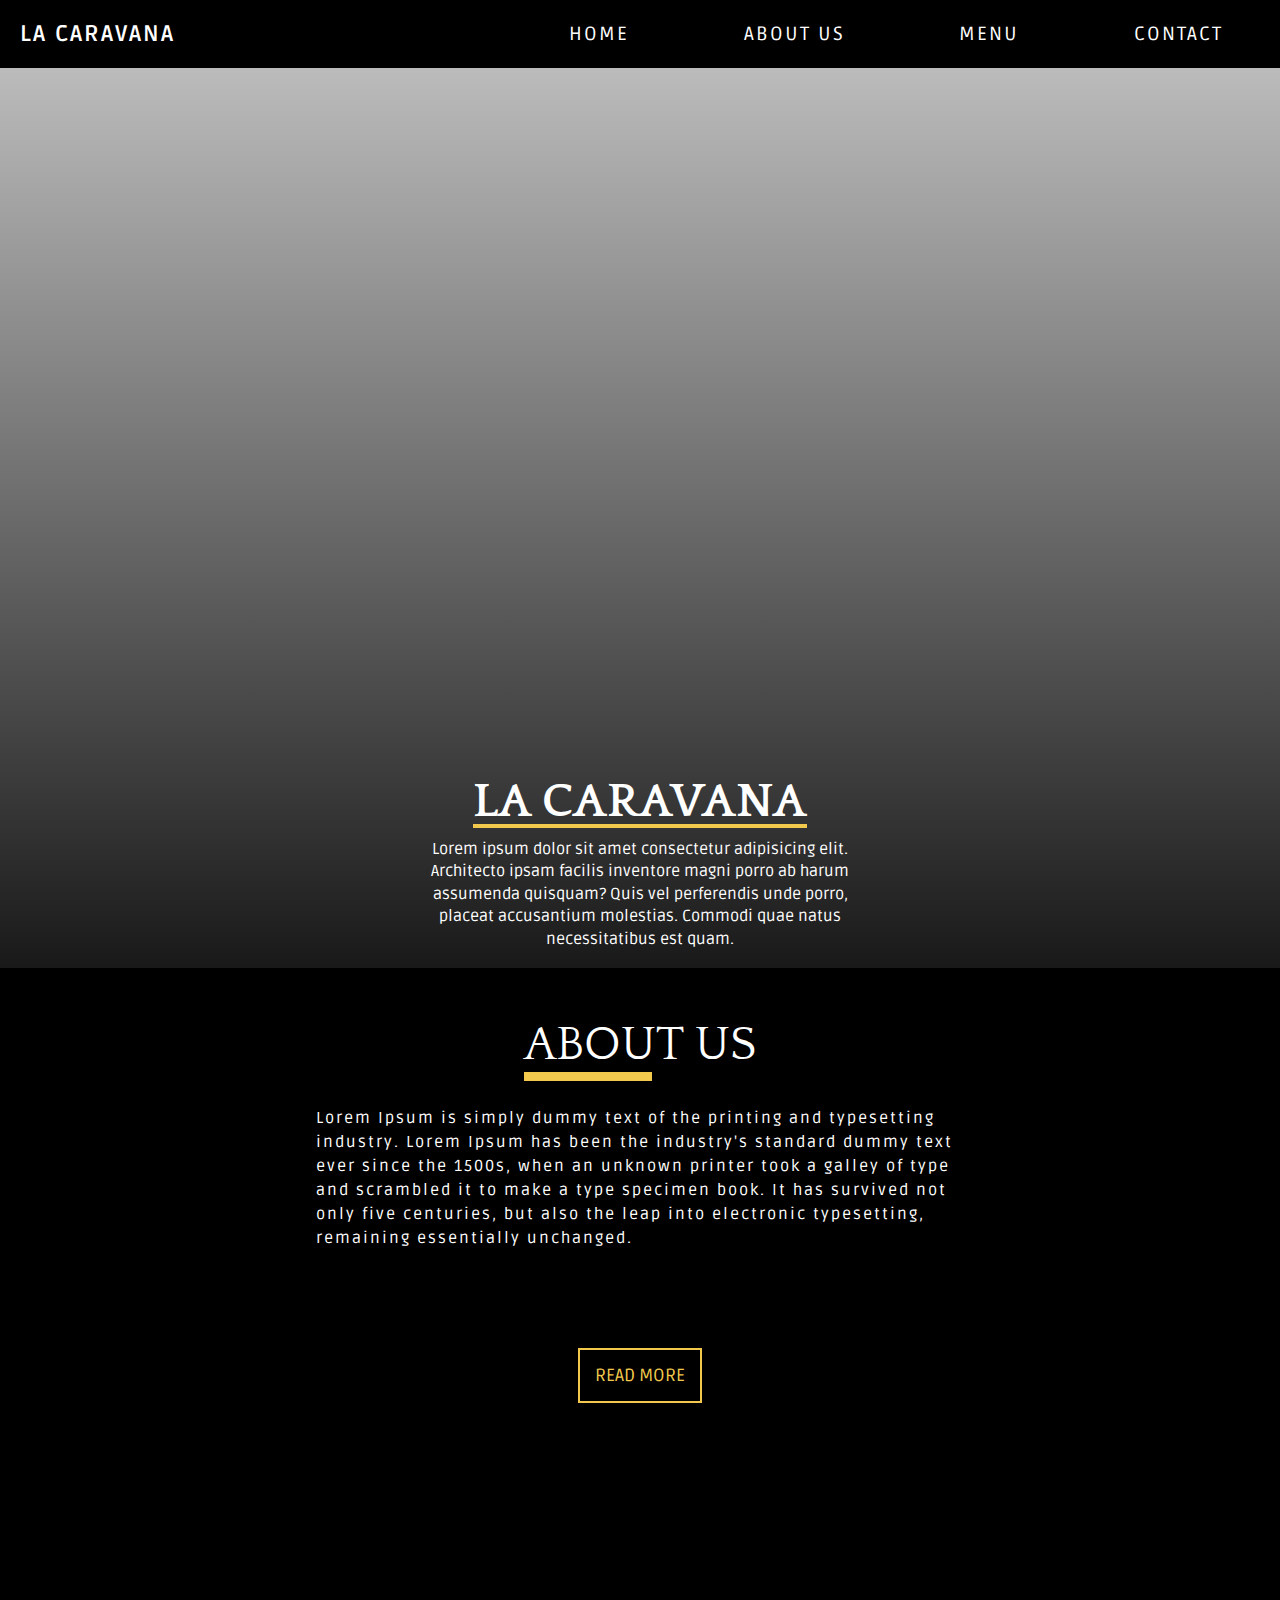
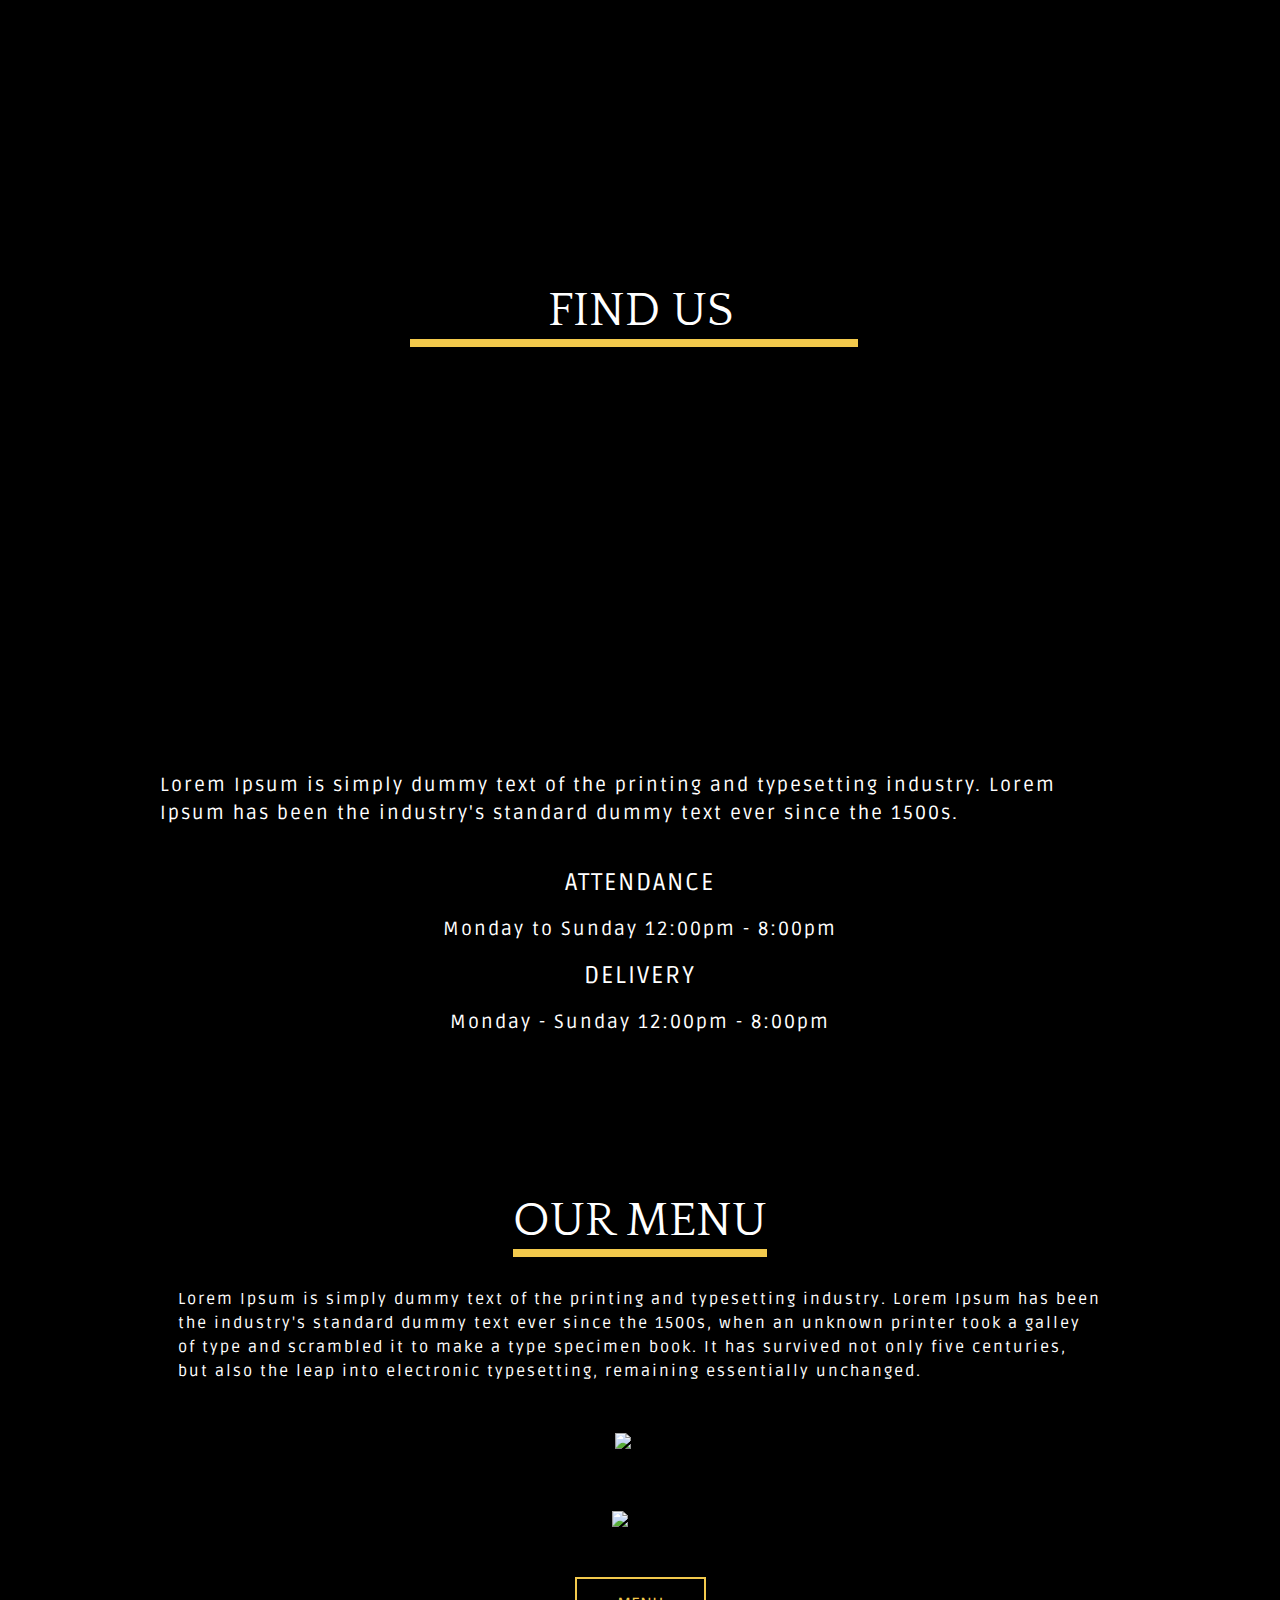
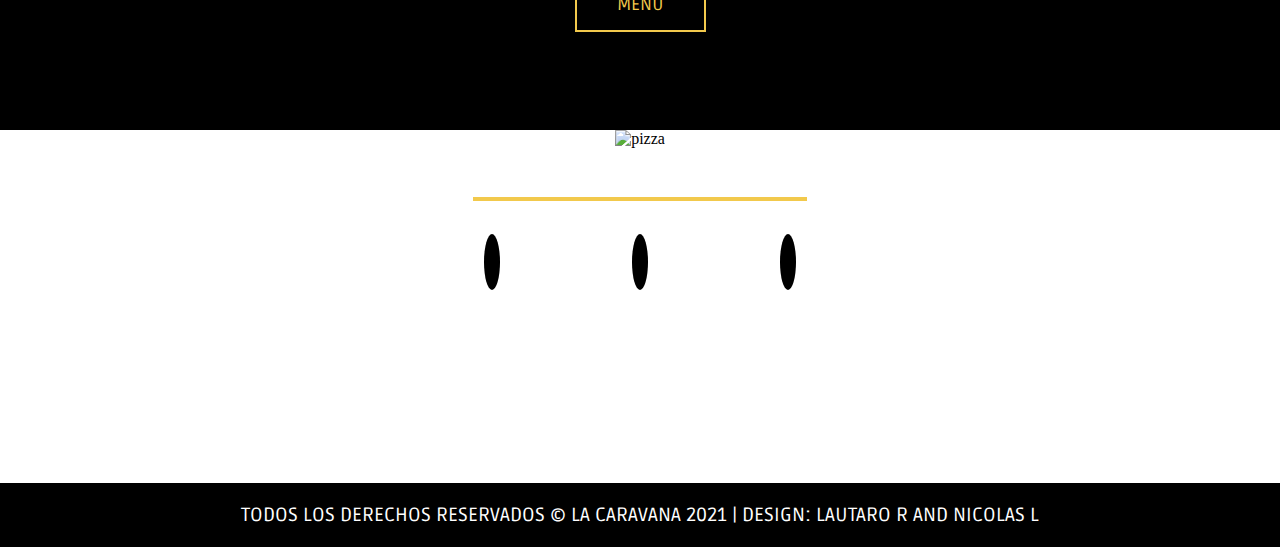
==== commit 512c98e2: "add function in dessert for views and changes in index, application" ====
--- a/src/main/resources/templates/index.html
+++ b/src/main/resources/templates/index.html
@@ -7,10 +7,10 @@
     <link rel="stylesheet" href="/src/main/resources/static/css/normalize.css">
     <link rel="stylesheet" href="/src/main/resources/static/css/style.css">
 
-    <link rel="apple-touch-icon" sizes="180x180" href="/src/main/resources/static/img/apple-touch-icon.png">
-    <link rel="icon" type="image/png" sizes="32x32" href="/src/main/resources/static/img/favicon-32x32.png">
-    <link rel="icon" type="image/png" sizes="16x16" href="/src/main/resources/static/img/favicon-16x16.png">
-    <link rel="manifest" href="/src/main/resources/static/img/site.webmanifest">
+    <link rel="apple-touch-icon" sizes="180x180" href="/img/apple-touch-icon.png">
+    <link rel="icon" type="image/png" sizes="32x32" href="/img/favicon-32x32.png">
+    <link rel="icon" type="image/png" sizes="16x16" href="/img/favicon-16x16.png">
+    <link rel="manifest" href="/img/site.webmanifest">
 
     <link rel="preconnect" href="https://fonts.googleapis.com">
     <link rel="preconnect" href="https://fonts.gstatic.com" crossorigin>
@@ -112,7 +112,7 @@
 </section>
 
 <section class="copyright">
-    <p>TODOS LOS DERECHOS RESERVADOS © LA CARAVANA 2021 | DESIGN: LAUTARO R</p>
+    <p>TODOS LOS DERECHOS RESERVADOS © LA CARAVANA 2021 | DESIGN: LAUTARO R AND NICOLAS L</p>
 </section>
 
 <script type="module" src="https://unpkg.com/ionicons@5.5.2/dist/ionicons/ionicons.esm.js"></script>
